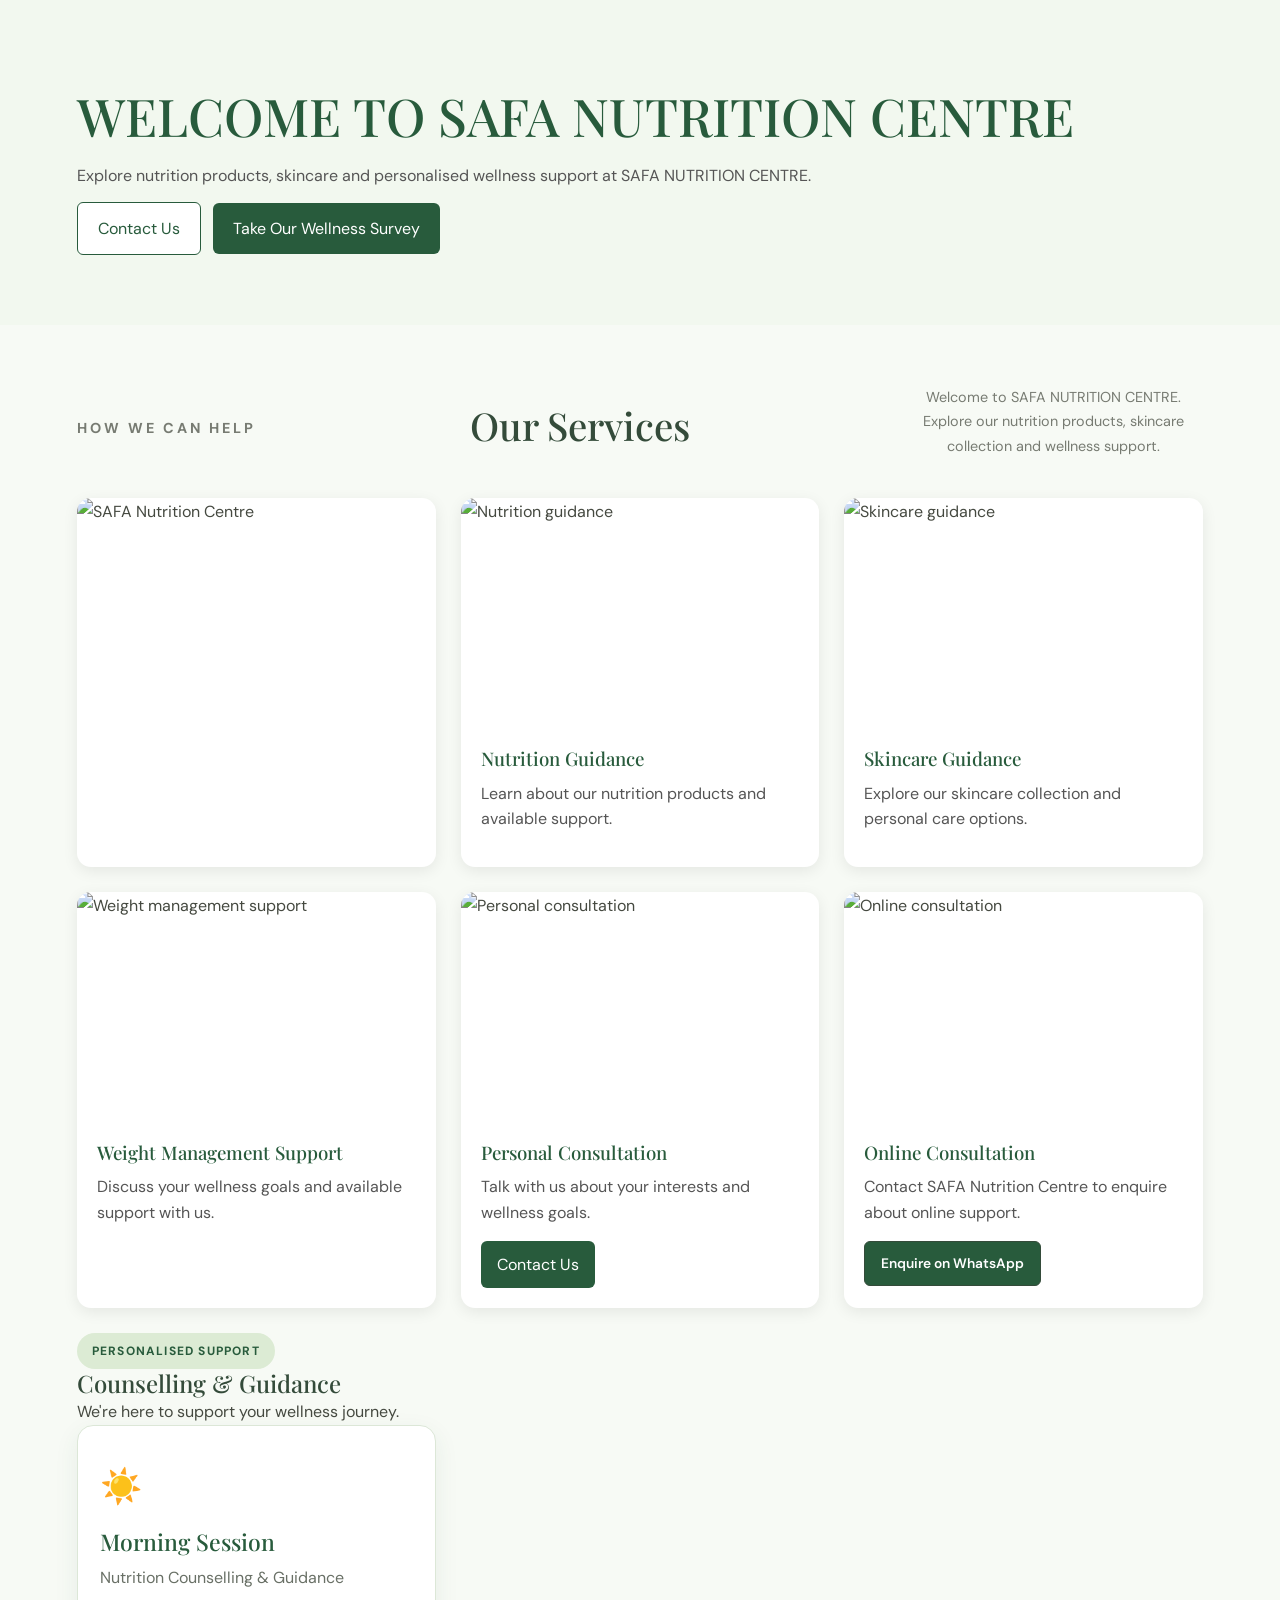
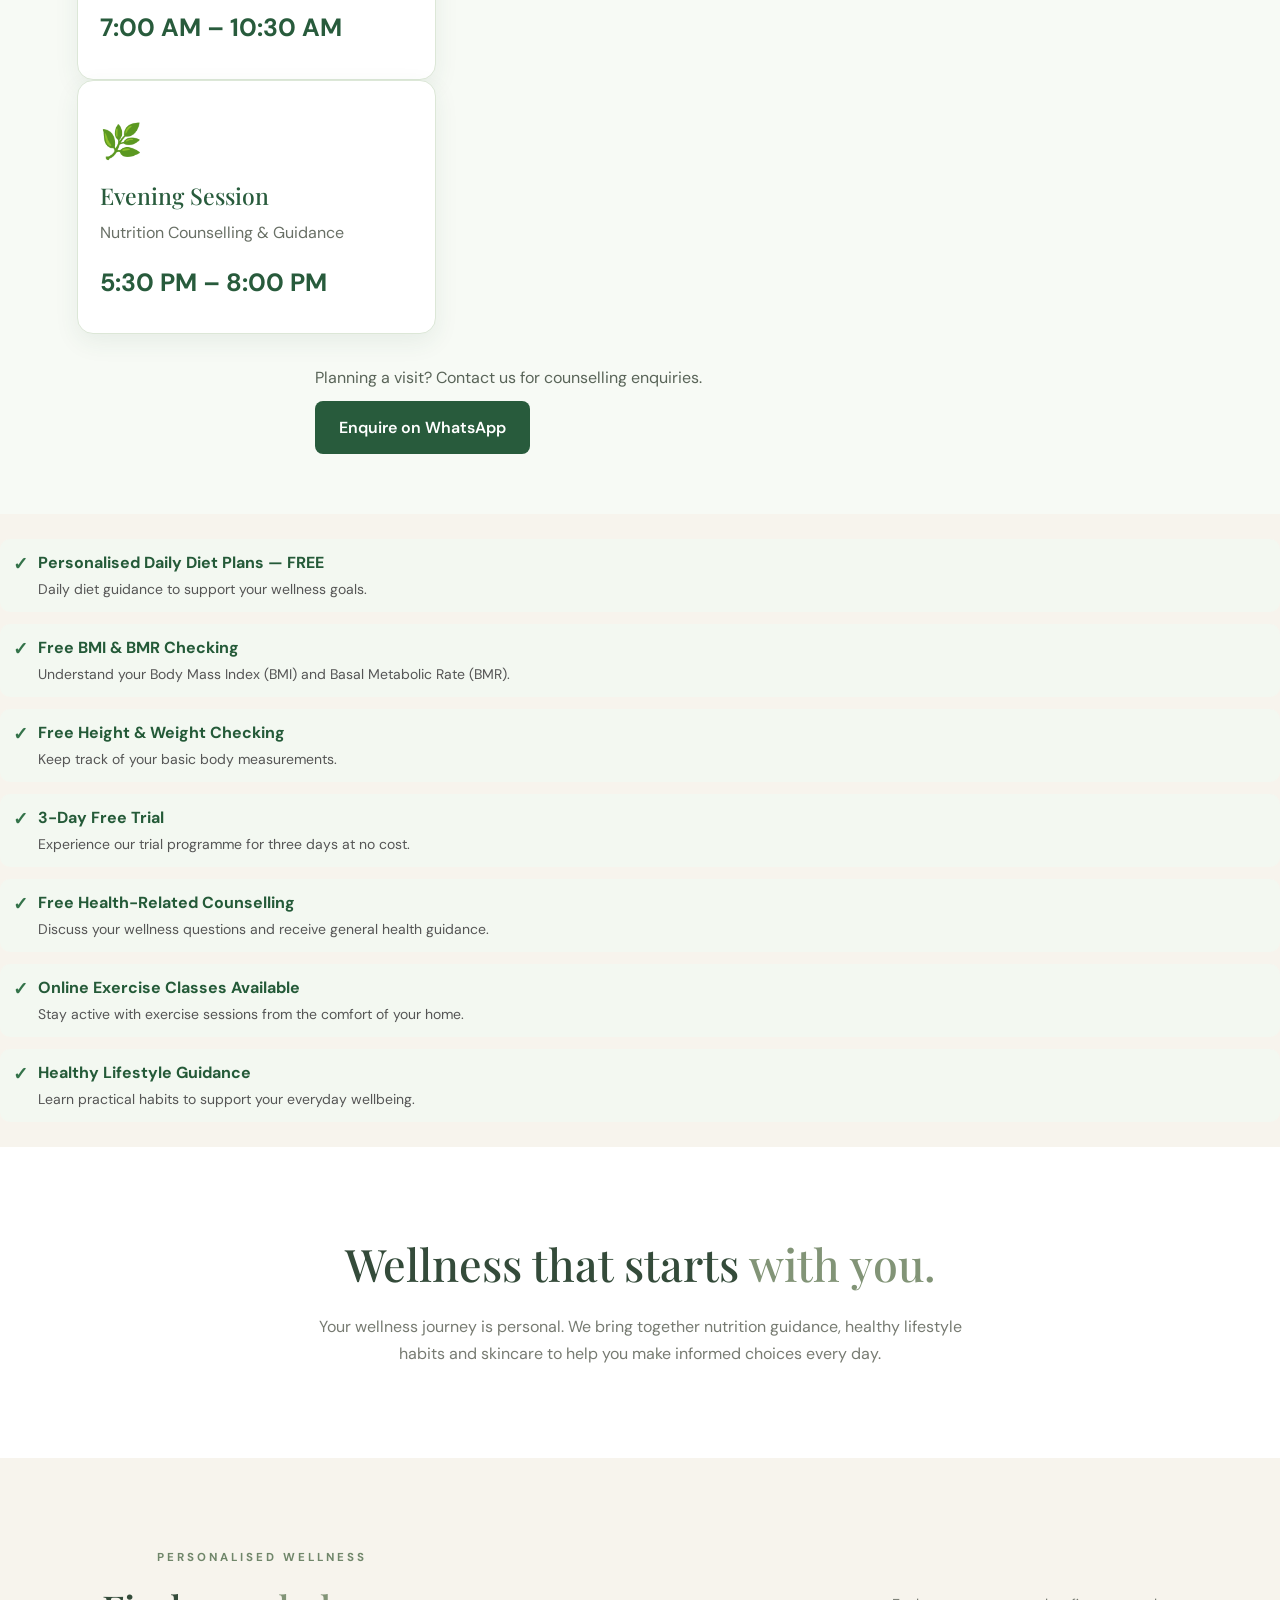
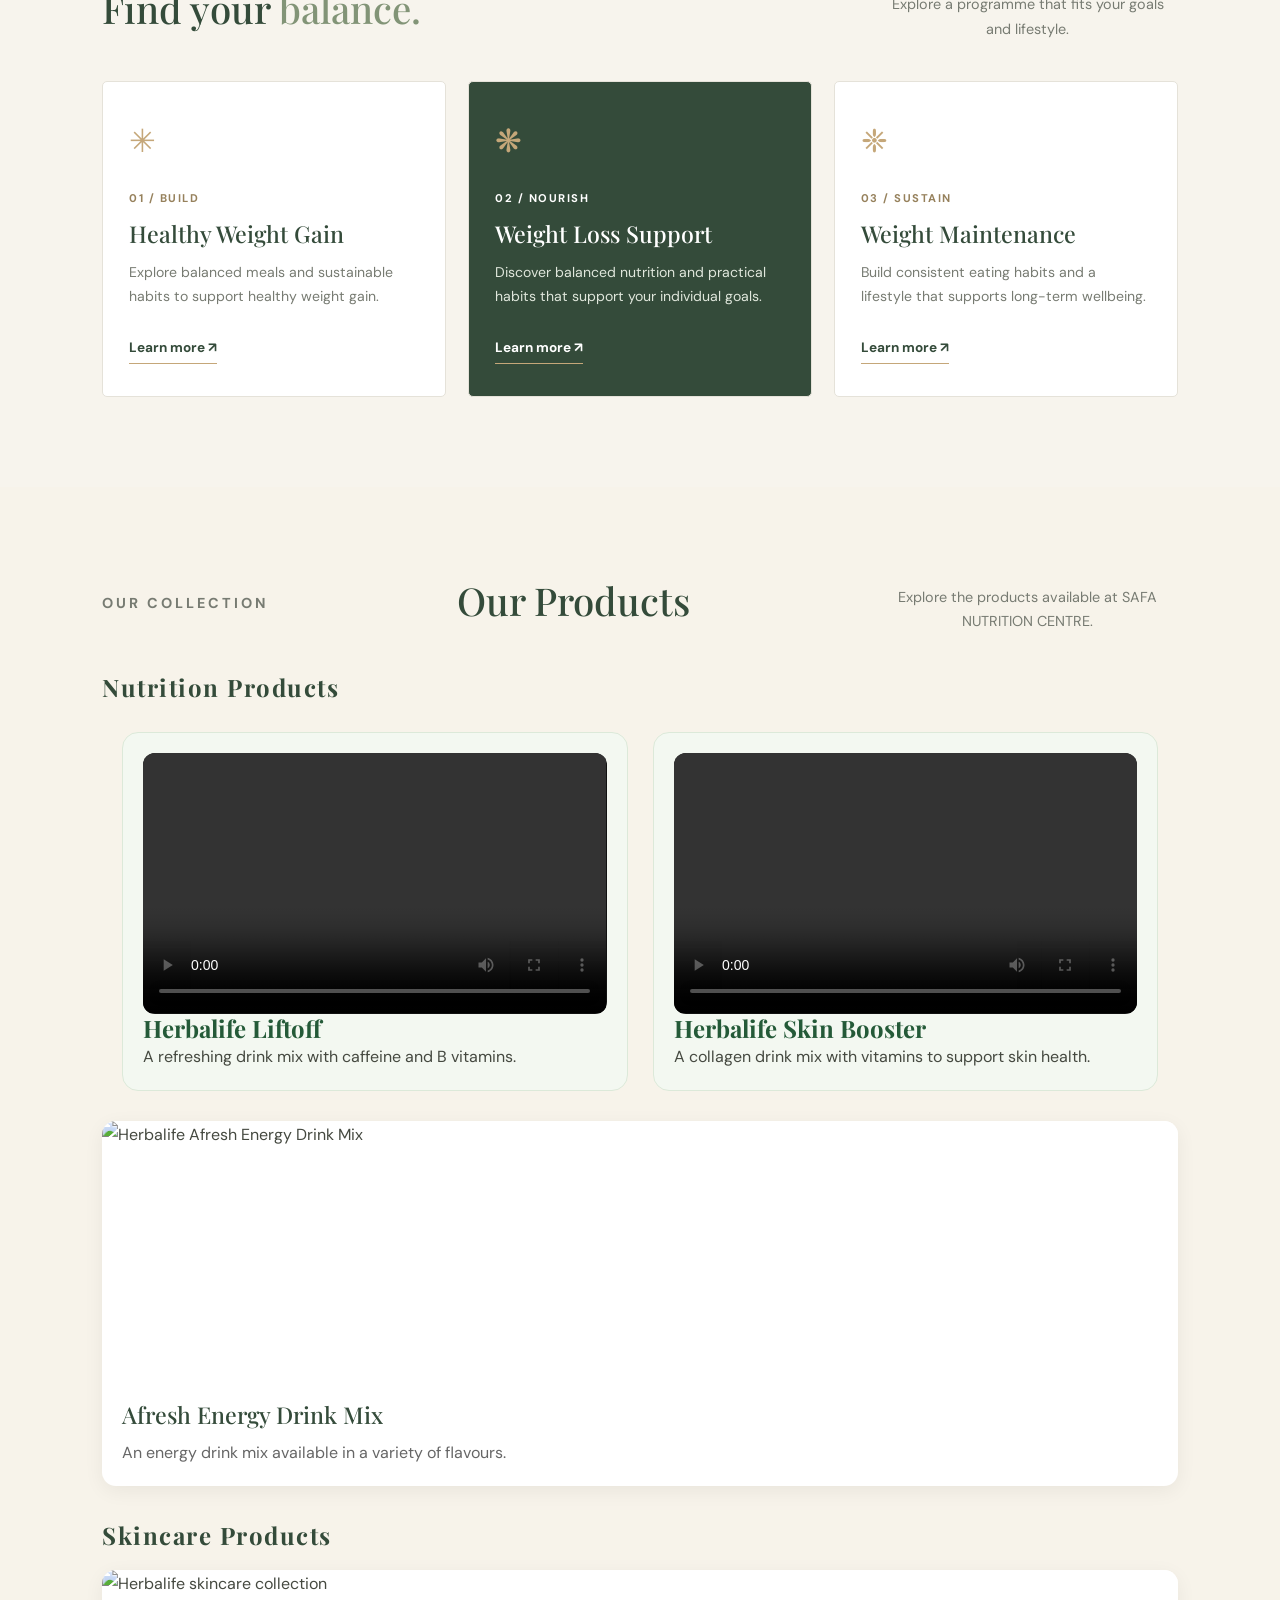
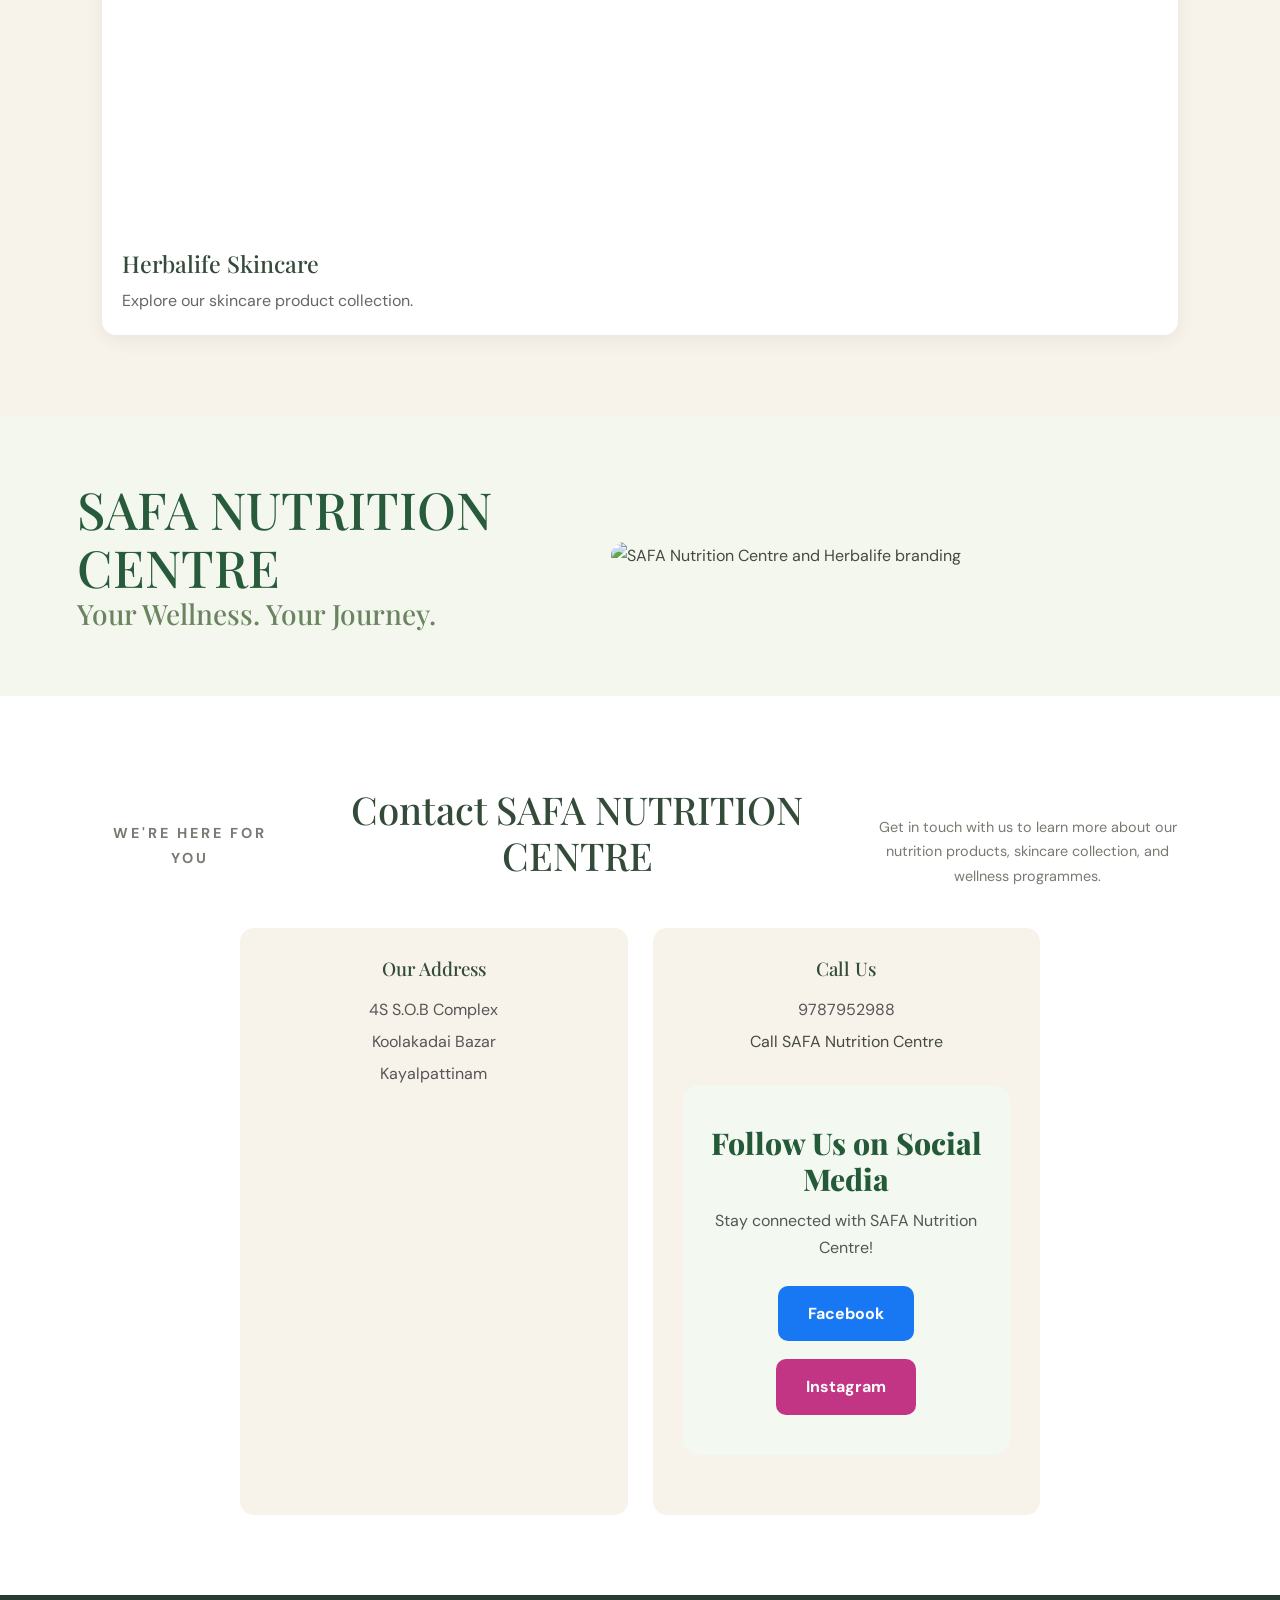
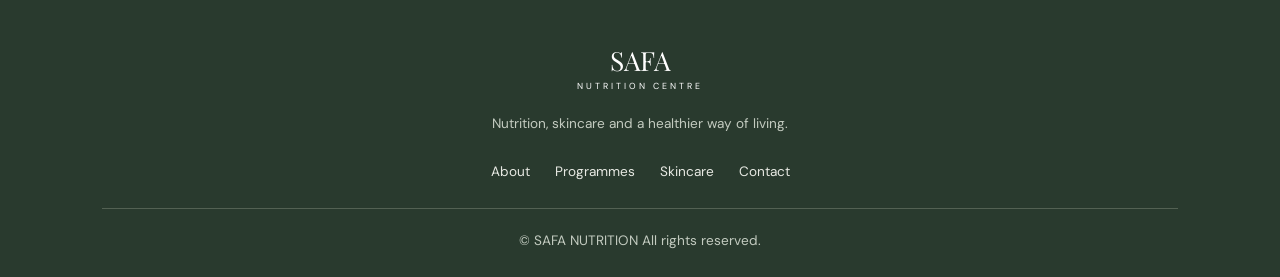
==== index.html @ 8131f7dc "Add files via upload" ====
<!DOCTYPE html>
<html lang="en">
<head>
    <meta charset="UTF-8">
    <meta name="viewport" content="width=device-width, initial-scale=1.0">

    <title>SAFA Nutrition Centre | Wellness & Skincare</title>
    <meta name="description" content="Discover personalised nutrition, healthy lifestyle programmes and skincare products at Nourish & Glow.">

    <!-- Connect our CSS file -->
    <link rel="stylesheet" href="style.css">

    <!-- Premium heading font -->
    <link rel="preconnect" href="https://fonts.googleapis.com">
    <link rel="preconnect" href="https://fonts.gstatic.com" crossorigin>
    <link href="https://fonts.googleapis.com/css2?family=DM+Sans:wght@400;500;600;700&family=Playfair+Display:wght@400;500;600&display=swap" rel="stylesheet">
</head>

<body>
    
<!-- HOME SECTION -->
<section id="home" class="home-section">
    <div class="home-content">


        <h1>WELCOME TO SAFA NUTRITION CENTRE</h1>

        <p>
            Explore nutrition products, skincare and personalised
            wellness support at SAFA NUTRITION CENTRE.
        </p>

        
<a href="#contact" class="home-button secondary-button">
    Contact Us
</a>

<a href=https://surveyheart.com/form/6adb4e347c9d7f5654cf3a69
   class="home-button"
   target="_blank"
   rel="noopener noreferrer">
    Take Our Wellness Survey
</a>
</div>

</section>

<!-- OUR SERVICES ON HOME PAGE -->
<section id="services" class="services-section">
    <div class="section-heading">
        <p class="eyebrow">HOW WE CAN HELP</p>
        <h2>Our Services</h2>
        <p>
            Welcome to SAFA NUTRITION CENTRE.
            Explore our nutrition products, skincare collection
            and wellness support.
        </p>
    </div>

    <div class="services-grid">

        <article class="service-card">
            <img src="images/safa-banner.png" 
                 alt="SAFA Nutrition Centre">
            
                </article>

        <article class="service-card">
            <img src="images/nutrition-guidance.jpg"
                 alt="Nutrition guidance">
            <div class="service-info">
                <h3>Nutrition Guidance</h3>
                <p>Learn about our nutrition products and available support.</p>
            </div>
        </article>

        <article class="service-card">
            <img src="images/skincare-guidance.jpg"
                 alt="Skincare guidance">
            <div class="service-info">
                <h3>Skincare Guidance</h3>
                <p>Explore our skincare collection and personal care options.</p>
            </div>
        </article>

        <article class="service-card">
            <img src="images/weight-management.jpg"
                 alt="Weight management support">
            <div class="service-info">
                <h3>Weight Management Support</h3>
                <p>Discuss your wellness goals and available support with us.</p>
            </div>
        </article>

        <article class="service-card">
            <img src="images/personal-consultation.jpg"
                 alt="Personal consultation">
            <div class="service-info">
                <h3>Personal Consultation</h3>
                <p>Talk with us about your interests and wellness goals.</p>
                <a href="https://wa.me/919787952988"
                   target="_blank" rel="noopener noreferrer">
                    Contact Us
                </a>
            </div>
        </article>

        <article class="service-card">
            <img src="images/online-consultation.png"
                 alt="Online consultation">
            <div class="service-info">
                <h3>Online Consultation</h3>
                <p>Contact SAFA Nutrition Centre to enquire about online support.</p>
                
<a
  href="https://wa.me/919787952988?text=Hello%20SAFA%20Nutrition%20Centre!%20I%20would%20like%20to%20enquire%20about%20your%20online%20nutrition%20consultation.%20Please%20share%20the%20details%2C%20available%20timings%2C%20and%20charges.%20Thank%20you!"
  class="btn btn-primary"
  target="_blank"
  rel="noopener noreferrer"
>
  Enquire on WhatsApp
</a>


            </div>
        </article>

    

<!-- COUNSELLING TIMINGS -->
<div class="counselling-left">

    <span class="counselling-tag">PERSONALISED SUPPORT</span>
    <h2>Counselling &amp; Guidance</h2>
    <p>We're here to support your wellness journey.</p>

    <div class="counselling-timing-list">

        <!-- Morning Session -->
        <div class="counselling-card">
            <div class="counselling-icon">☀️</div>
            <h3>Morning Session</h3>
            <p>Nutrition Counselling &amp; Guidance</p>
            <div class="counselling-time">
                7:00 AM – 10:30 AM
            </div>
        </div>

        <!-- Evening Session -->
        <div class="counselling-card">
            <div class="counselling-icon">🌿</div>
            <h3>Evening Session</h3>
            <p>Nutrition Counselling &amp; Guidance</p>
            <div class="counselling-time">
                5:30 PM – 8:00 PM
            </div>
        </div>

    </div>
</div>

    </div>

    <div class="counselling-footer">
        <p>Planning a visit? Contact us for counselling enquiries.</p>

        <a href="https://wa.me/919787952988?text=Hello%20SAFA%20Nutrition%20Centre%2C%20I%20would%20like%20to%20enquire%20about%20counselling."
           target="_blank"
           rel="noopener noreferrer">
            Enquire on WhatsApp
        </a>
    </div>

</section>


<ul class="wellness-benefits">

  <li>
    <strong>Personalised Daily Diet Plans — FREE</strong>
    <span>Daily diet guidance to support your wellness goals.</span>
  </li>

  <li>
    <strong>Free BMI &amp; BMR Checking</strong>
    <span>Understand your Body Mass Index (BMI) and Basal Metabolic Rate (BMR).</span>
  </li>

  <li>
    <strong>Free Height &amp; Weight Checking</strong>
    <span>Keep track of your basic body measurements.</span>
  </li>

  <li>
    <strong>3-Day Free Trial</strong>
    <span>Experience our trial programme for three days at no cost.</span>
  </li>

  <li>
    <strong>Free Health-Related Counselling</strong>
    <span>Discuss your wellness questions and receive general health guidance.</span>
  </li>

  <li>
    <strong>Online Exercise Classes Available</strong>
    <span>Stay active with exercise sessions from the comfort of your home.</span>
  </li>

  <li>
    <strong>Healthy Lifestyle Guidance</strong>
    <span>Learn practical habits to support your everyday wellbeing.</span>
  </li>

</ul>

    </div>
</section>

        <!-- INTRODUCTION -->
        <section class="intro section-padding" id="about">
            <h2>Wellness that starts <span>with you.</span></h2>

            <p class="section-description">
                Your wellness journey is personal. We bring together
                nutrition guidance, healthy lifestyle habits and
                skincare to help you make informed choices every day.
            </p>
        </section>


        <!-- NUTRITION PROGRAMMES -->
        <section class="programmes section-padding" id="programmes">

            <div class="section-heading">
                <div>
                    <p class="eyebrow">PERSONALISED WELLNESS</p>
                    <h2>Find your <span>balance.</span></h2>
                </div>

                <p>Explore a programme that fits your goals and lifestyle.</p>
            </div>

            <div class="programme-grid">

                <article class="programme-card">
                    <div class="programme-icon">✳</div>
                    <p class="card-number">01 / BUILD</p>
                    <h3>Healthy Weight Gain</h3>
                    <p>
                        Explore balanced meals and sustainable habits
                        to support healthy weight gain.
                    </p>
                    <a href="#contact" class="text-link">
                        Learn more ↗
                    </a>
                </article>

                <article class="programme-card featured-card">
                    <div class="programme-icon">❋</div>
                    <p class="card-number">02 / NOURISH</p>
                    <h3>Weight Loss Support</h3>
                    <p>
                        Discover balanced nutrition and practical
                        habits that support your individual goals.
                    </p>
                    <a href="#contact" class="text-link">
                        Learn more ↗
                    </a>
                </article>

                <article class="programme-card">
                    <div class="programme-icon">❈</div>
                    <p class="card-number">03 / SUSTAIN</p>
                    <h3>Weight Maintenance</h3>
                    <p>
                        Build consistent eating habits and a lifestyle
                        that supports long-term wellbeing.
                    </p>
                    <a href="#contact" class="text-link">
                        Learn more ↗
                    </a>
                </article>

            </div>
        </section>


        <!-- SKINCARE PRODUCTS -->
        
<section id="products" class="products-section">
    <div class="section-heading">
        <p class="eyebrow">OUR COLLECTION</p>
        <h2>Our Products</h2>
        <p>Explore the products available at SAFA NUTRITION CENTRE.</p>
    </div>

    <h3 class="product-category">Nutrition Products</h3>

    
        </article>

        
<div class="videos-grid">

  <div class="video-card">
    <video controls playsinline preload="metadata">
      <source src="videos/liftoff.mp4" type="video/mp4">
    </video>
    <h3>Herbalife Liftoff</h3>
    <p>A refreshing drink mix with caffeine and B vitamins.</p>
  </div>

  <div class="video-card">
    <video controls playsinline preload="metadata">
      <source src="videos/skin-booster.mp4" type="video/mp4">
    </video>
    <h3>Herbalife Skin Booster</h3>
    <p>A collagen drink mix with vitamins to support skin health.</p>
  </div>

</div>

        <article class="product-card">
            <img src="images/afresh.jpg"
                 alt="Herbalife Afresh Energy Drink Mix">
            <div class="product-info">
                <h3>Afresh Energy Drink Mix</h3>
                <p>An energy drink mix available in a variety of flavours.</p>
            </div>
        </article>
    </div>

    <h3 class="product-category">Skincare Products</h3>

    <div class="product-grid">
        <article class="product-card">
            <img src="images/skincare.jpg"
                 alt="Herbalife skincare collection">
            <div class="product-info">
                <h3>Herbalife Skincare</h3>
                <p>Explore our skincare product collection.</p>
            </div>
        </article>
    </div>
</section>



        
<section id="home" class="safa-home">
    <div class="safa-home-content">


        <h1>SAFA NUTRITION CENTRE</h1>

        <h2>Your Wellness. Your Journey.</h2>

    </div>

    <div class="safa-home-image">
        <img src="images/safa-banner.png"
             alt="SAFA Nutrition Centre and Herbalife branding">
    </div>
</section>


        <!-- BOOKING / CONTACT -->
        
<section id="contact" class="contact-section">
    <div class="section-heading">
        <p class="eyebrow">WE'RE HERE FOR YOU</p>
        <h2>Contact SAFA NUTRITION CENTRE</h2>
        <p>Get in touch with us to learn more about our nutrition
           products, skincare collection, and wellness programmes.</p>
    </div>

    <div class="contact-details">
        <div class="contact-item">
            <h3>Our Address</h3>
            <p>4S S.O.B Complex</p>
            <p>Koolakadai Bazar</p>
            <p>Kayalpattinam</p>
        </div>

        <div class="contact-item">
            <h3>Call Us</h3>
            <p>9787952988</p>
            <a href="tel:+919787952988" class="contact-button">
                Call SAFA Nutrition Centre
            </a>
            
<!-- SAFA Social Media Section -->
<section class="social-media">
    <h2>Follow Us on Social Media</h2>
    <p>Stay connected with SAFA Nutrition Centre!</p>

    <div class="social-links">

        <!-- FACEBOOK LINK: Paste your Facebook URL inside href -->
        <a href="https://www.facebook.com/share/1F5gPwuv2X/?mibextid=wwXIfr"
           target="_blank"
           rel="noopener noreferrer"
           class="social-btn facebook-btn">
            Facebook
        </a>

        <!-- INSTAGRAM LINK: Paste your Instagram URL inside href -->
        <a href="https://www.instagram.com/coachfathima?dlrf=MTkxbnUyNzU0aDZ1bA=="
           target="_blank"
           rel="noopener noreferrer"
           class="social-btn instagram-btn">
            Instagram
        </a>

    </div>
</section>

        </div>
    </div>
</section>


    </main>


    <!-- FOOTER -->
    <footer class="footer">
        <a href="#home" class="logo footer-logo">
            SAFA 
            <small>NUTRITION CENTRE</small>
        </a>

        <p>Nutrition, skincare and a healthier way of living.</p>

        <div class="footer-links">
            <a href="#about">About</a>
            <a href="#programmes">Programmes</a>
            <a href="#shop">Skincare</a>
            <a href="#contact">Contact</a>
        </div>

        <p class="copyright">
            &copy; <span id="currentYear"></span> SAFA NUTRITION
            All rights reserved.
        </p>
    </footer>


    <!-- Connect our JavaScript file -->
    <script src="script.js"></script>

</body>
</html>
---- style.css ----
/* =====================================
   1. GLOBAL SETTINGS
===================================== */

:root {
    --cream: #f7f4ed;
    --white: #ffffff;
    --green: #344b3a;
    --green-light: #e5ebe1;
    --gold: #c5a779;
    --text: #454940;
    --muted: #777b72;
    --border: #e5e2d9;
}

* {
    margin: 0;
    padding: 0;
    box-sizing: border-box;
}

html {
    scroll-behavior: smooth;
    scroll-padding-top: 100px;
}

body {
    font-family: "DM Sans", sans-serif;
    background: var(--cream);
    color: var(--text);
    line-height: 1.7;
}

img {
    display: block;
    width: 100%;
    object-fit: cover;
}

a {
    color: inherit;
    text-decoration: none;
}

button,
a {
    -webkit-tap-highlight-color: transparent;
}

button {
    font: inherit;
}

h1,
h2,
h3 {
    font-family: "Playfair Display", serif;
    font-weight: 500;
    line-height: 1.2;
    color: var(--green);
}

h1 span,
h2 span {
    color: #829477;
}

.section-padding {
    padding: 90px 8%;
}

.eyebrow {
    color: #8b7958;
    font-size: 0.72rem;
    font-weight: 700;
    letter-spacing: 2px;
    margin-bottom: 18px;
}


/* =====================================
   2. NAVIGATION
===================================== */

.navbar {
    display: flex;
    align-items: center;
    justify-content: space-between;
    gap: 30px;
    padding: 20px 8%;
    background: var(--cream);
    position: sticky;
    top: 0;
    z-index: 100;
    border-bottom: 1px solid var(--border);
}

.logo {
    font-family: "Playfair Display", serif;
    font-size: 1.65rem;
    line-height: 1.2;
    color: var(--green);
    white-space: nowrap;
}

.logo span {
    color: var(--gold);
}

.logo small {
    display: block;
    font-family: "DM Sans", sans-serif;
    font-size: 0.55rem;
    letter-spacing: 3px;
    text-align: center;
    margin-top: 5px;
}

.nav-links {
    display: flex;
    align-items: center;
    gap: 27px;
}

.nav-links > a {
    font-size: 0.85rem;
    transition: color 0.25s ease;
}

.nav-links > a:hover {
    color: #8b7958;
}

.nav-links .nav-button {
    background: var(--green);
    color: var(--white);
    padding: 12px 19px;
    border-radius: 4px;
}

.nav-links .nav-button:hover {
    background: #526b55;
    color: var(--white);
}

.menu-toggle {
    display: none;
    background: transparent;
    color: var(--green);
    border: 0;
    cursor: pointer;
    font-size: 1.7rem;
}


/* =====================================
   3. HERO SECTION
===================================== */

.hero {
    display: grid;
    grid-template-columns: 1fr 1fr;
    align-items: center;
    gap: 55px;
    padding: 65px 8% 85px;
}

.hero-content {
    max-width: 580px;
}

.hero h1 {
    font-size: clamp(2.6rem, 4.5vw, 4.5rem);
    margin-bottom: 25px;
    letter-spacing: -1.5px;
}

.hero-description {
    max-width: 460px;
    color: var(--muted);
    font-size: 1rem;
    margin-bottom: 30px;
}

.hero-buttons {
    display: flex;
    flex-wrap: wrap;
    gap: 13px;
}

.btn {
    display: inline-flex;
    align-items: center;
    justify-content: center;
    padding: 14px 22px;
    font-size: 0.86rem;
    font-weight: 600;
    border: 1px solid var(--green);
    border-radius: 4px;
    transition: background 0.25s, color 0.25s;
    cursor: pointer;
}

.btn-primary {
    background: var(--green);
    color: var(--white);
}

.btn-primary:hover {
    background: #526b55;
}

.btn-outline {
    color: var(--green);
    background: transparent;
}

.btn-outline:hover {
    background: var(--green-light);
}

.hero-note {
    margin-top: 25px;
    color: var(--muted);
    font-size: 0.8rem;
}

.hero-image img {
    height: 490px;
    border-radius: 48% 48% 5px 5px;
}


/* =====================================
   4. INTRODUCTION
===================================== */

.intro {
    text-align: center;
    background: var(--white);
}

.intro h2,
.contact h2 {
    font-size: clamp(2rem, 3.5vw, 3.2rem);
    margin-bottom: 22px;
}

.section-description {
    max-width: 650px;
    margin: 0 auto;
    color: var(--muted);
}


/* =====================================
   5. PROGRAMMES
===================================== */

.programmes {
    background: var(--cream);
}

.section-heading {
    display: flex;
    justify-content: space-between;
    align-items: end;
    gap: 30px;
    margin-bottom: 40px;
}

.section-heading h2 {
    font-size: clamp(2rem, 3.5vw, 3rem);
}

.section-heading > p {
    color: var(--muted);
    max-width: 300px;
    font-size: 0.9rem;
}

.programme-grid {
    display: grid;
    grid-template-columns: repeat(3, 1fr);
    gap: 22px;
}

.programme-card {
    background: var(--white);
    padding: 32px 26px;
    border: 1px solid var(--border);
    border-radius: 5px;
    transition: transform 0.25s, box-shadow 0.25s;
}

.programme-card:hover {
    transform: translateY(-5px);
    box-shadow: 0 14px 35px rgba(52, 75, 58, 0.08);
}

.featured-card {
    background: var(--green);
}

.featured-card h3,
.featured-card p,
.featured-card .text-link {
    color: var(--white);
}

.programme-icon {
    color: var(--gold);
    font-size: 2rem;
    margin-bottom: 20px;
}

.card-number,
.product-category {
    color: #96815c;
    font-size: 0.7rem;
    font-weight: 700;
    letter-spacing: 1.5px;
    margin-bottom: 12px;
}

.programme-card h3,
.product-card h3 {
    font-size: 1.45rem;
    margin-bottom: 14px;
}

.programme-card > p:not(.card-number) {
    color: var(--muted);
    font-size: 0.88rem;
    margin-bottom: 24px;
}

.featured-card > p:not(.card-number) {
    color: #e0e7dc;
}

.text-link {
    display: inline-block;
    font-size: 0.85rem;
    font-weight: 700;
    color: var(--green);
    border-bottom: 1px solid var(--gold);
    padding-bottom: 4px;
}


/* =====================================
   6. SKINCARE SHOP
===================================== */

.shop {
    background: var(--white);
}

.product-grid {
    display: grid;
    grid-template-columns: repeat(3, 1fr);
    gap: 25px;
}

.product-card {
    min-width: 0;
}

.product-card > img {
    height: 300px;
    border-radius: 5px;
    background: var(--cream);
    transition: transform 0.35s;
}

.product-card:hover > img {
    transform: scale(1.015);
}

.product-info {
    padding: 22px 2px;
}

.product-card h3 {
    margin-bottom: 10px;
}

.product-description {
    color: var(--muted);
    font-size: 0.85rem;
    margin-bottom: 18px;
}

.shop-note {
    color: var(--muted);
    font-size: 0.75rem;
    margin-top: 20px;
}


/* =====================================
   7. HEALTHY LIFESTYLE
===================================== */

.lifestyle {
    display: grid;
    grid-template-columns: 1fr 1fr;
    gap: 60px;
    align-items: center;
    background: var(--green-light);
}

.lifestyle h2 {
    font-size: clamp(2.2rem, 4vw, 3.5rem);
    margin-bottom: 22px;
}

.lifestyle-content > p:not(.eyebrow) {
    color: var(--text);
    margin-bottom: 28px;
    max-width: 480px;
}

.lifestyle-image img {
    height: 420px;
    border-radius: 5px;
}


/* =====================================
   8. CONTACT SECTION
===================================== */

.contact {
    text-align: center;
    background: var(--cream);
}

.contact > p:not(.eyebrow) {
    max-width: 520px;
    margin: 0 auto 28px;
    color: var(--muted);
}

.contact small {
    display: block;
    margin-top: 18px;
    font-size: 0.75rem;
    color: var(--muted);
}


/* =====================================
   9. FOOTER
===================================== */

.footer {
    padding: 50px 8% 25px;
    background: #293a2e;
    color: #e7e9e3;
    text-align: center;
}

.footer-logo {
    display: inline-block;
    color: var(--white);
    margin-bottom: 20px;
}

.footer p {
    font-size: 0.85rem;
    color: #c3cbc0;
}

.footer-links {
    display: flex;
    justify-content: center;
    flex-wrap: wrap;
    gap: 25px;
    margin: 25px 0;
    font-size: 0.85rem;
}

.footer-links a:hover {
    color: var(--gold);
}

.copyright {
    padding-top: 20px;
    border-top: 1px solid #536153;
}


/* =====================================
   10. TABLET AND MOBILE
===================================== */

@media (max-width: 1000px) {
    .navbar {
        padding: 18px 5%;
    }

    .nav-links {
        gap: 15px;
    }

    .nav-links > a {
        font-size: 0.78rem;
    }

    .hero {
        padding-left: 5%;
        padding-right: 5%;
        gap: 30px;
    }

    .section-padding {
        padding: 70px 5%;
    }

    .product-card > img {
        height: 240px;
    }
}

@media (max-width: 760px) {
    .navbar {
        flex-wrap: wrap;
    }

    .menu-toggle {
        display: block;
    }

    .nav-links {
        display: none;
        flex-direction: column;
        align-items: stretch;
        width: 100%;
        gap: 0;
        padding-bottom: 10px;
    }

    .nav-links.active {
        display: flex;
    }

    .nav-links > a {
        padding: 12px 0;
        font-size: 0.9rem;
    }

    .nav-links .nav-button {
        text-align: center;
        margin-top: 8px;
    }

    .hero {
        grid-template-columns: 1fr;
        padding-top: 45px;
        gap: 35px;
    }

    .hero h1 {
        font-size: clamp(2.5rem, 9vw, 3.7rem);
    }

    .hero-image img {
        height: 350px;
        border-radius: 45% 45% 5px 5px;
    }

    .section-padding {
        padding: 60px 6%;
    }

    .section-heading {
        align-items: start;
        flex-direction: column;
        gap: 15px;
    }

    .programme-grid,
    .product-grid {
        grid-template-columns: 1fr;
    }

    .programme-card {
        padding: 28px;
    }

    .product-card > img {
        height: 320px;
    }

    .lifestyle {
        grid-template-columns: 1fr;
        gap: 30px;
    }

    .lifestyle-image img {
        height: 320px;
    }
}

@media (max-width: 420px) {
    .logo {
        font-size: 1.4rem;
    }

    .hero-buttons {
        flex-direction: column;
        align-items: stretch;
    }

    .hero-image img {
        height: 280px;
    }

    .product-card > img {
        height: 260px;
    }

    .footer-links {
        gap: 15px;
    }
}

/* SAFA Nutrition Centre product showcase */

.products-section {
    padding: 80px 8%;
    background: #f7f3ea;
}

.section-heading {
    text-align: center;
    margin-bottom: 40px;
}

.section-heading h2 {
    font-size: 2.4rem;
    margin: 10px 0;
    color: #344b3a;
}

.eyebrow {
    color: #70866a;
    letter-spacing: 3px;
    font-weight: bold;
}

.product-category {
    color: #344b3a;
    font-size: 1.5rem;
    margin: 35px 0 20px;
}

.product-grid {
    display: grid;
    grid-template-columns:
        repeat(auto-fit, minmax(220px, 1fr));
    gap: 25px;
}

.product-card {
    background: white;
    border-radius: 14px;
    overflow: hidden;
    box-shadow: 0 5px 20px rgba(0, 0, 0, 0.06);
}

.product-card img {
    display: block;
    width: 100%;
    height: 260px;
    object-fit: contain;
    background: white;
}

.product-info {
    padding: 20px;
}

.product-info h3 {
    color: #344b3a;
    margin: 0 0 10px;
}

.product-info p {
    color: #666;
    line-height: 1.7;
}

.contact-section {
    padding: 80px 8%;
    background: #ffffff;
}

.contact-details {
    display: grid;
    grid-template-columns: repeat(auto-fit, minmax(240px, 1fr));
    gap: 25px;
    max-width: 800px;
    margin: 0 auto;
}

.contact-item {
    padding: 30px;
    background: #f7f3ea;
    border-radius: 14px;
    text-align: center;
}

.contact-item h3 {
    color: #344b3a;
    margin-bottom: 15px;
}

.contact-item p {
    color: #555;
    line-height: 1.7;
    margin: 5px 0;
}


.booking-button {
    display: inline-block;
    background: #344b3a;
    color: white;
    padding: 12px 20px;
    border-radius: 8px;
    text-decoration: none;
    font-weight: 600;
}

.booking-button:hover {
    background: #526b50;
}


.home-section {
    display: flex;
    align-items: center;
    justify-content: space-between;
    gap: 40px;
    padding: 70px 6%;
    background: #f2f8ef;
}

.home-content {
    flex: 1;
}

.home-content h1 {
    color: #285b3c;
    font-size: clamp(32px, 5vw, 52px);
    margin: 15px 0;
}

.home-content p {
    line-height: 1.7;
    color: #555;
}

.home-image {
    flex: 1;
}

.home-image img {
    width: 100%;
    max-height: 420px;
    object-fit: cover;
    border-radius: 16px;
}

.home-button {
    display: inline-block;
    margin: 12px 8px 0 0;
    padding: 12px 20px;
    border-radius: 6px;
    background: #285b3c;
    color: white;
    text-decoration: none;
}

.secondary-button {
    background: white;
    color: #285b3c;
    border: 1px solid #285b3c;
}

@media (max-width: 700px) {
    .home-section {
        flex-direction: column;
        align-items: stretch;
    }
}

.services-section {
    padding: 60px 6%;
    background: #f7faf5;
}

.services-grid {
    display: grid;
    grid-template-columns: repeat(3, minmax(0, 1fr));
    gap: 25px;
    max-width: 1200px;
    margin: 0 auto;
}

.service-card {
    background: #ffffff;
    border-radius: 14px;
    overflow: hidden;
    box-shadow: 0 4px 15px rgba(0, 0, 0, 0.08);
    transition: transform 0.25s ease;
}

.service-card:hover {
    transform: translateY(-5px);
}

.service-card img {
    width: 100%;
    height: 230px;
    display: block;
    object-fit: cover;
}

.service-info {
    padding: 20px;
}

.service-info h3 {
    color: #285b3c;
    margin: 0 0 10px;
}

.service-info p {
    color: #555555;
    line-height: 1.6;
    margin-bottom: 15px;
}

.service-info a {
    display: inline-block;
    padding: 10px 16px;
    background: #285b3c;
    color: white;
    text-decoration: none;
    border-radius: 6px;
}

.service-info a:hover {
    background: #1d452d;
}

@media (max-width: 800px) {
    .services-grid {
        grid-template-columns: repeat(2, minmax(0, 1fr));
    }
}

@media (max-width: 520px) {
    .services-grid {
        grid-template-columns: 1fr;
    }
}

.safa-home {
    display: flex;
    align-items: center;
    gap: 40px;
    padding: 65px 6%;
    background: #f3f7ed;
}

.safa-home-content {
    flex: 1;
}

.safa-home-content h1 {
    color: #285b3c;
    font-size: clamp(32px, 4vw, 52px);
    line-height: 1.15;
}

.safa-home-content h2 {
    color: #69845f;
    font-size: 28px;
}

.safa-home-content p {
    line-height: 1.8;
    color: #444;
}

.safa-home-image {
    flex: 1.2;
    min-width: 0;
}

.safa-home-image img {
    width: 100%;
    display: block;
    height: auto;
    border-radius: 14px;
}

@media (max-width: 750px) {
    .safa-home {
        flex-direction: column;
        align-items: stretch;
    }
}


/* SEPARATE COUNSELLING & GUIDANCE SECTION */
.counselling-section {
    box-sizing: border-box;
    width: 100%;
    padding: 70px 24px;
    background: #edf4e8;
    border-top: 1px solid #dce8d5;
    border-bottom: 1px solid #dce8d5;
    text-align: center;
}

.counselling-header {
    max-width: 720px;
    margin: 0 auto 38px;
}

.counselling-tag {
    display: inline-block;
    padding: 8px 15px;
    background: #dcebd4;
    color: #285b3c;
    border-radius: 30px;
    font-size: 12px;
    font-weight: 700;
    letter-spacing: 1.2px;
}

.counselling-header h2 {
    color: #285b3c;
    font-size: clamp(28px, 4vw, 38px);
    margin: 18px 0 12px;
}

.counselling-header p {
    color: #596458;
    font-size: 16px;
    line-height: 1.8;
}

.counselling-hours {
    display: grid;
    grid-template-columns: repeat(2, minmax(0, 1fr));
    gap: 26px;
    max-width: 850px;
    margin: 0 auto;
}

.counselling-card {
    box-sizing: border-box;
    padding: 32px 22px;
    background: #ffffff;
    border: 1px solid #dce7d7;
    border-radius: 16px;
    box-shadow: 0 8px 24px rgba(40, 91, 60, 0.08);
    transition: transform 0.25s ease;
}

.counselling-card:hover {
    transform: translateY(-4px);
}

.counselling-icon {
    font-size: 34px;
    margin-bottom: 12px;
}

.counselling-card h3 {
    color: #285b3c;
    font-size: 23px;
    margin: 10px 0;
}

.counselling-card p {
    color: #697066;
    line-height: 1.6;
}

.counselling-time {
    margin-top: 18px;
    color: #285b3c;
    font-size: clamp(20px, 2.5vw, 25px);
    font-weight: 700;
    line-height: 1.5;
}

.counselling-footer {
    margin: 30px auto 0;
    max-width: 650px;
}

.counselling-footer p {
    color: #596458;
    line-height: 1.7;
}

.counselling-footer a {
    display: inline-block;
    margin-top: 10px;
    padding: 13px 24px;
    background: #285b3c;
    color: #ffffff;
    text-decoration: none;
    font-weight: 600;
    border-radius: 8px;
}

.counselling-footer a:hover {
    background: #1d452d;
}

@media (max-width: 600px) {
    .counselling-section {
        padding: 48px 18px;
    }

    .counselling-hours {
        grid-template-columns: 1fr;
        gap: 18px;
    }
}

/* FIX: CENTRE THE ENTIRE COUNSELLING SECTION */
#timings,
.counselling-section {
    display: block !important;
    width: 100% !important;
    max-width: 1100px !important;
    margin: 50px auto !important;
    padding: 50px 24px !important;
    float: none !important;
    position: relative !important;
    left: auto !important;
    right: auto !important;
    box-sizing: border-box !important;
    text-align: center !important;
}

/* Centre the heading and description */
#timings .counselling-header,
.counselling-section .counselling-header {
    width: 100% !important;
    max-width: 750px !important;
    margin: 0 auto 35px !important;
    text-align: center !important;
}

/* Put morning and evening cards side by side */
#timings .counselling-hours,
.counselling-section .counselling-hours {
    display: grid !important;
    grid-template-columns: repeat(2, minmax(0, 1fr)) !important;
    gap: 25px !important;
    width: 100% !important;
    max-width: 850px !important;
    margin: 0 auto !important;
    float: none !important;
}

/* Make both cards fill the available space */
#timings .counselling-card,
.counselling-section .counselling-card {
    width: 100% !important;
    max-width: none !important;
    margin: 0 !important;
    float: none !important;
    box-sizing: border-box !important;
    text-align: center !important;
    padding: 30px 20px !important;
    border-radius: 18px !important;
}

/* Centre the WhatsApp enquiry below the cards */
#timings .counselling-footer,
.counselling-section .counselling-footer {
    width: 100% !important;
    max-width: 750px !important;
    margin: 30px auto 0 !important;
    text-align: center !important;
}

/* Stack the cards on smaller screens */
@media (max-width: 600px) {
    #timings .counselling-hours,
    .counselling-section .counselling-hours {
        grid-template-columns: 1fr !important;
    }
}

/* WELLNESS BENEFITS LIST */
.wellness-benefits {
  list-style: none;
  padding: 0;
  margin: 25px 0;
}

.wellness-benefits li {
  position: relative;
  padding: 12px 12px 12px 38px;
  margin-bottom: 12px;
  background: #f3f8f1;
  border-radius: 10px;
  line-height: 1.5;
}

.wellness-benefits li::before {
  content: "✓";
  position: absolute;
  left: 13px;
  top: 12px;
  color: #34734a;
  font-weight: bold;
  font-size: 18px;
}

.wellness-benefits li strong {
  display: block;
  color: #245a38;
  margin-bottom: 4px;
}

.wellness-benefits li span {
  display: block;
  color: #555;
  font-size: 14px;
}

/* FINAL LAYOUT FIX */
#timings.counselling-section {
  display: block !important;
  width: 100% !important;
  max-width: 1400px !important;
  margin: 40px auto !important;
  padding: 30px !important;
  box-sizing: border-box !important;
  float: none !important;
}

#timings .counselling-layout {
  display: grid !important;
  grid-template-columns: minmax(0, 1fr) minmax(0, 1fr) !important;
  align-items: stretch !important;
  gap: 30px !important;
  width: 100% !important;
  max-width: none !important;
  margin: 0 !important;
}

#timings .counselling-left,
#timings .wellness-info {
  width: 100% !important;
  min-width: 0 !important;
  max-width: none !important;
  min-height: 520px !important;
  height: 100% !important;
  margin: 0 !important;
  padding: 35px !important;
  box-sizing: border-box !important;
  float: none !important;
  align-self: stretch !important;
}

#timings .wellness-info h2 {
  font-size: 32px !important;
  font-weight: 800 !important;
}

#timings .wellness-benefits li strong {
  font-size: 20px !important;
  font-weight: 800 !important;
}

#timings .wellness-benefits li span {
  font-size: 16px !important;
}

@media (max-width: 700px) {
  #timings .counselling-layout {
    grid-template-columns: minmax(0, 1fr) !important;
  }

  #timings .counselling-left,
  #timings .wellness-info {
    min-height: auto !important;
    padding: 22px !important;
  }
}

/* HIGHLIGHT FREE SERVICES */
#timings .wellness-benefits li {
  padding: 20px 18px 20px 48px !important;
  margin-bottom: 16px !important;
  background: #ffffff !important;
  border: 1px solid #d7e8d5 !important;
  border-left: 5px solid #34734a !important;
  border-radius: 12px !important;
  box-sizing: border-box !important;
}

#timings .wellness-benefits li strong {
  display: block !important;
  font-size: 19px !important;
  font-weight: 800 !important;
  line-height: 1.5 !important;
  color: #245a38 !important;
  margin-bottom: 8px !important;
}

#timings .wellness-benefits li span {
  display: block !important;
  font-size: 16px !important;
  font-weight: 500 !important;
  line-height: 1.7 !important;
  color: #424b43 !important;
}

/* GREEN TICK MARKS */
#timings .wellness-benefits li::before {
  content: "✓" !important;
  color: #34734a !important;
  font-size: 22px !important;
  font-weight: 900 !important;
  left: 15px !important;
  top: 19px !important;
}

.videos-grid {
  display: grid;
  grid-template-columns: repeat(2, minmax(0, 1fr));
  gap: 25px;
  max-width: 1100px;
  margin: 30px auto;
}

.video-card {
  padding: 20px;
  background: #f3f8f1;
  border-radius: 16px;
  border: 1px solid #dce9d9;
}

.video-card video {
  width: 100%;
  display: block;
  border-radius: 10px;
  background: #111;
}

.video-card h3 {
  color: #245a38;
  font-size: 24px;
  font-weight: bold;
}

.video-card p {
  font-size: 16px;
  line-height: 1.7;
}

@media (max-width: 700px) {
  .videos-grid {
    grid-template-columns: 1fr;
  }
}

.videos-grid {
  display: grid;
  grid-template-columns: repeat(2, minmax(0, 1fr));
  gap: 25px;
  max-width: 1100px;
  margin: 30px auto;
  padding: 0 20px;
}

.video-card video {
  width: 100%;
  display: block;
  aspect-ratio: 16 / 9;
  object-fit: contain;
  background: #111;
  border-radius: 12px;
}

@media (max-width: 700px) {
  .videos-grid {
    grid-template-columns: 1fr;
  }
}
/* Counselling timing boxes - vertical layout */
#timings .counselling-timing-list {
    display: flex !important;
    flex-direction: column !important;
    width: 100% !important;
    gap: 20px !important;
    margin-top: 20px !important;
}

/* Individual timing box */
#timings .counselling-timing-list .counselling-card {
    display: flex !important;
    flex-direction: column !important;
    align-items: center !important;
    justify-content: center !important;
    width: 100% !important;
    max-width: none !important;
    min-width: 0 !important;
    min-height: 180px !important;
    height: auto !important;
    flex: none !important;
    float: none !important;
    margin: 0 !important;
    padding: 25px 20px !important;
    box-sizing: border-box !important;
    text-align: center !important;
    background: #f3f8f1 !important;
    border: 1px solid #d7e8d5 !important;
    border-radius: 16px !important;
}

/* Icon */
#timings .counselling-timing-list .counselling-icon {
    font-size: 32px !important;
    margin-bottom: 10px !important;
}

/* Session title */
#timings .counselling-timing-list .counselling-card h3 {
    font-size: 22px !important;
    font-weight: 800 !important;
    color: #245a38 !important;
    margin: 5px 0 10px !important;
}

/* Session description */
#timings .counselling-timing-list .counselling-card p {
    font-size: 16px !important;
    line-height: 1.6 !important;
    margin: 0 0 12px !important;
}

/* Timing text */
#timings .counselling-timing-list .counselling-time {
    font-size: 20px !important;
    font-weight: 800 !important;
    color: #245a38 !important;
    line-height: 1.5 !important;
}

/* SAFA Social Media Section */
.social-media {
    text-align: center;
    padding: 40px 20px;
    background: #f3f8f1;
    border-radius: 16px;
    margin: 30px auto;
    max-width: 1100px;
    box-sizing: border-box;
}

.social-media h2 {
    color: #245a38;
    font-size: 30px;
    font-weight: 800;
    margin-bottom: 10px;
}

.social-media p {
    color: #555;
    font-size: 16px;
    margin-bottom: 25px;
}

.social-links {
    display: flex;
    justify-content: center;
    align-items: center;
    flex-wrap: wrap;
    gap: 18px;
}

.social-btn {
    display: inline-block;
    padding: 14px 30px;
    border-radius: 10px;
    color: white !important;
    text-decoration: none !important;
    font-weight: 700;
    font-size: 16px;
    transition: transform 0.2s ease;
}

.social-btn:hover {
    transform: translateY(-3px);
}

.facebook-btn {
    background: #1877F2;
}

.instagram-btn {
    background: #C13584;
}

@media (max-width: 500px) {
    .social-links {
        flex-direction: column;
    }

    .social-btn {
        width: 220px;
        text-align: center;
        box-sizing: border-box;
    }
}
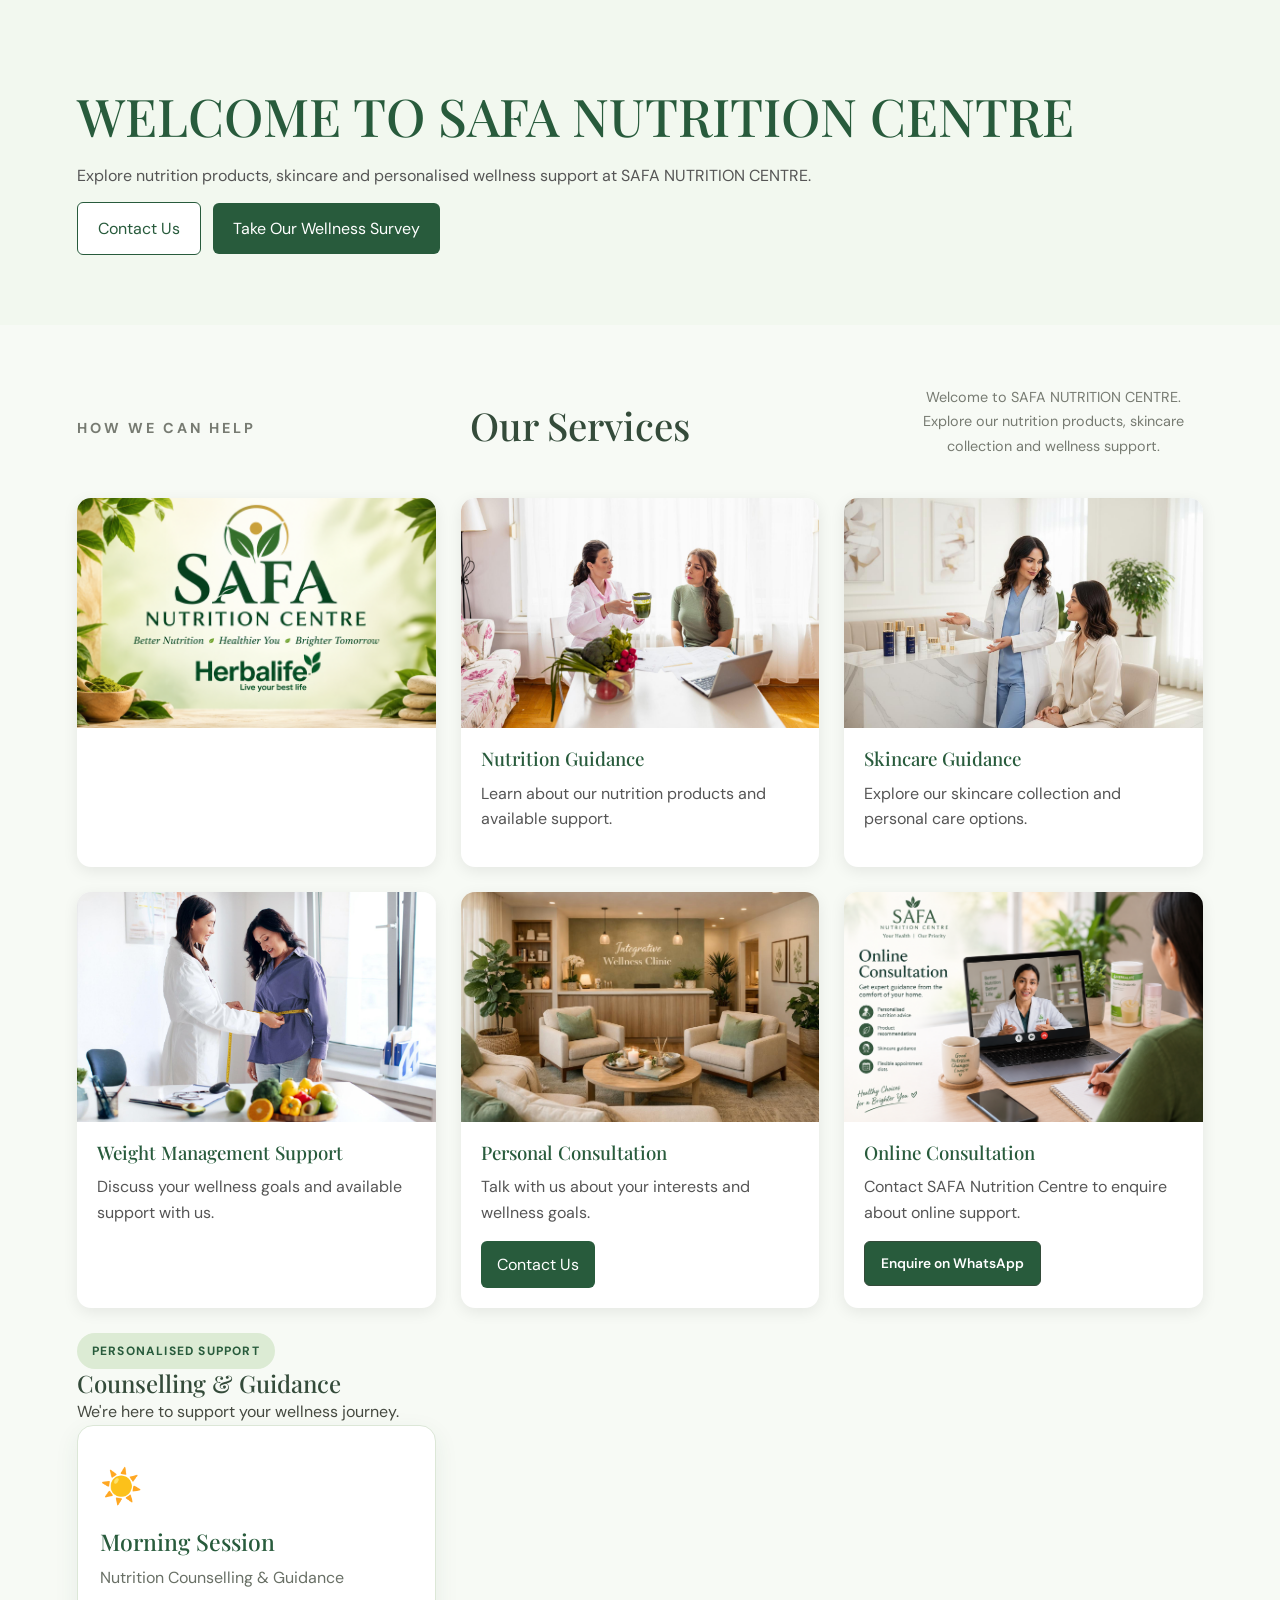
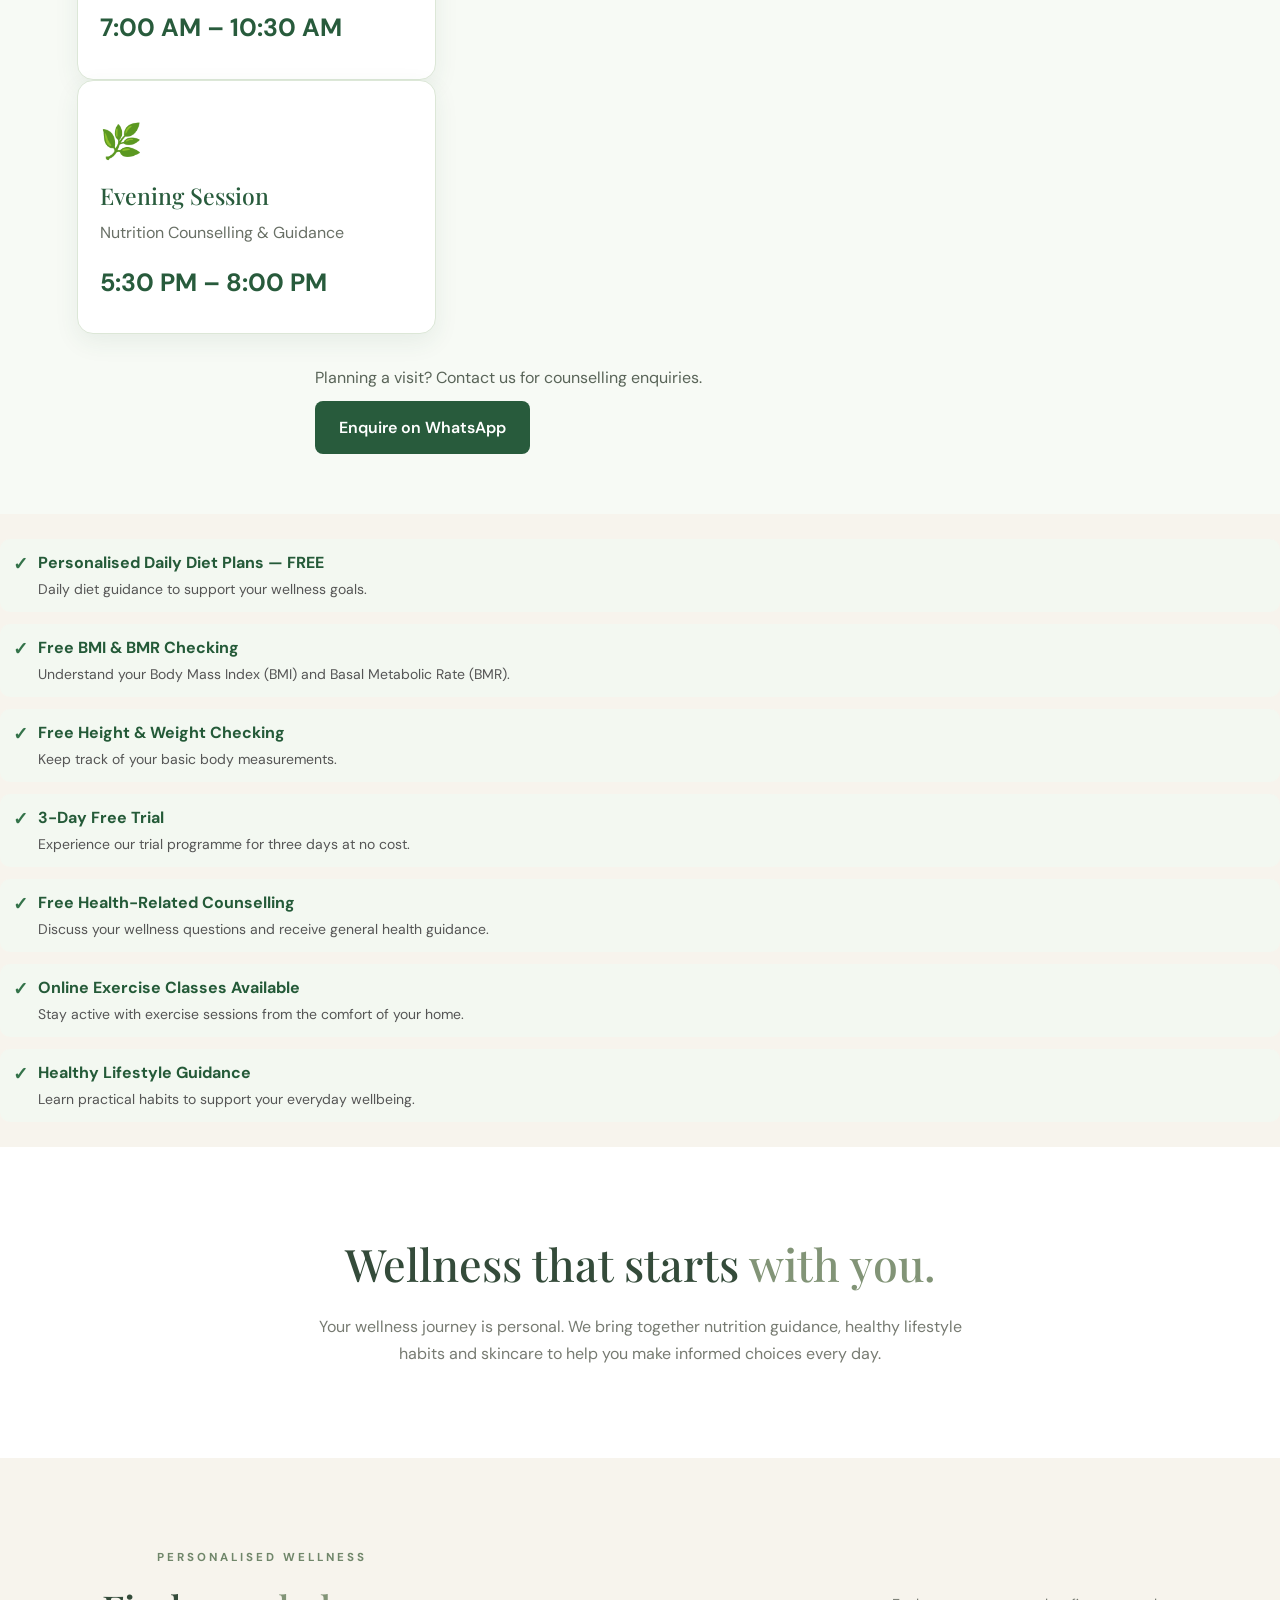
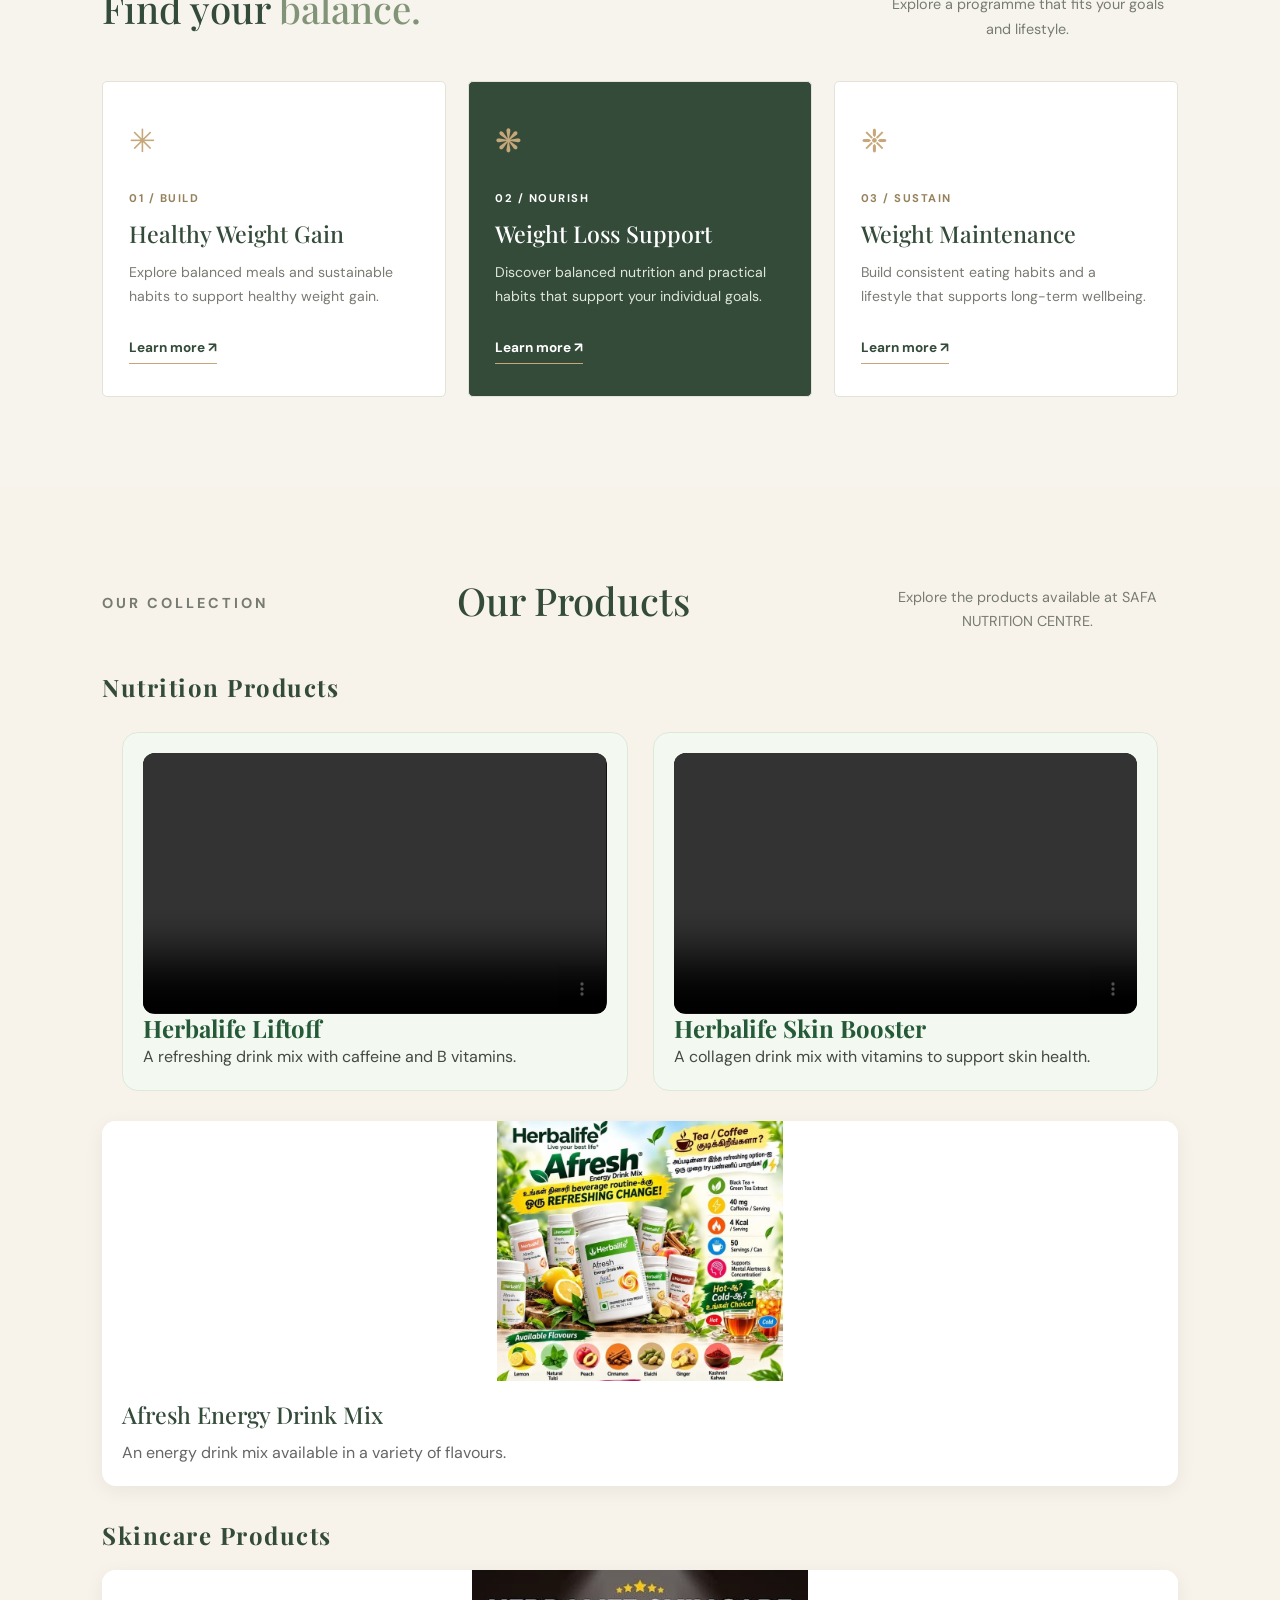
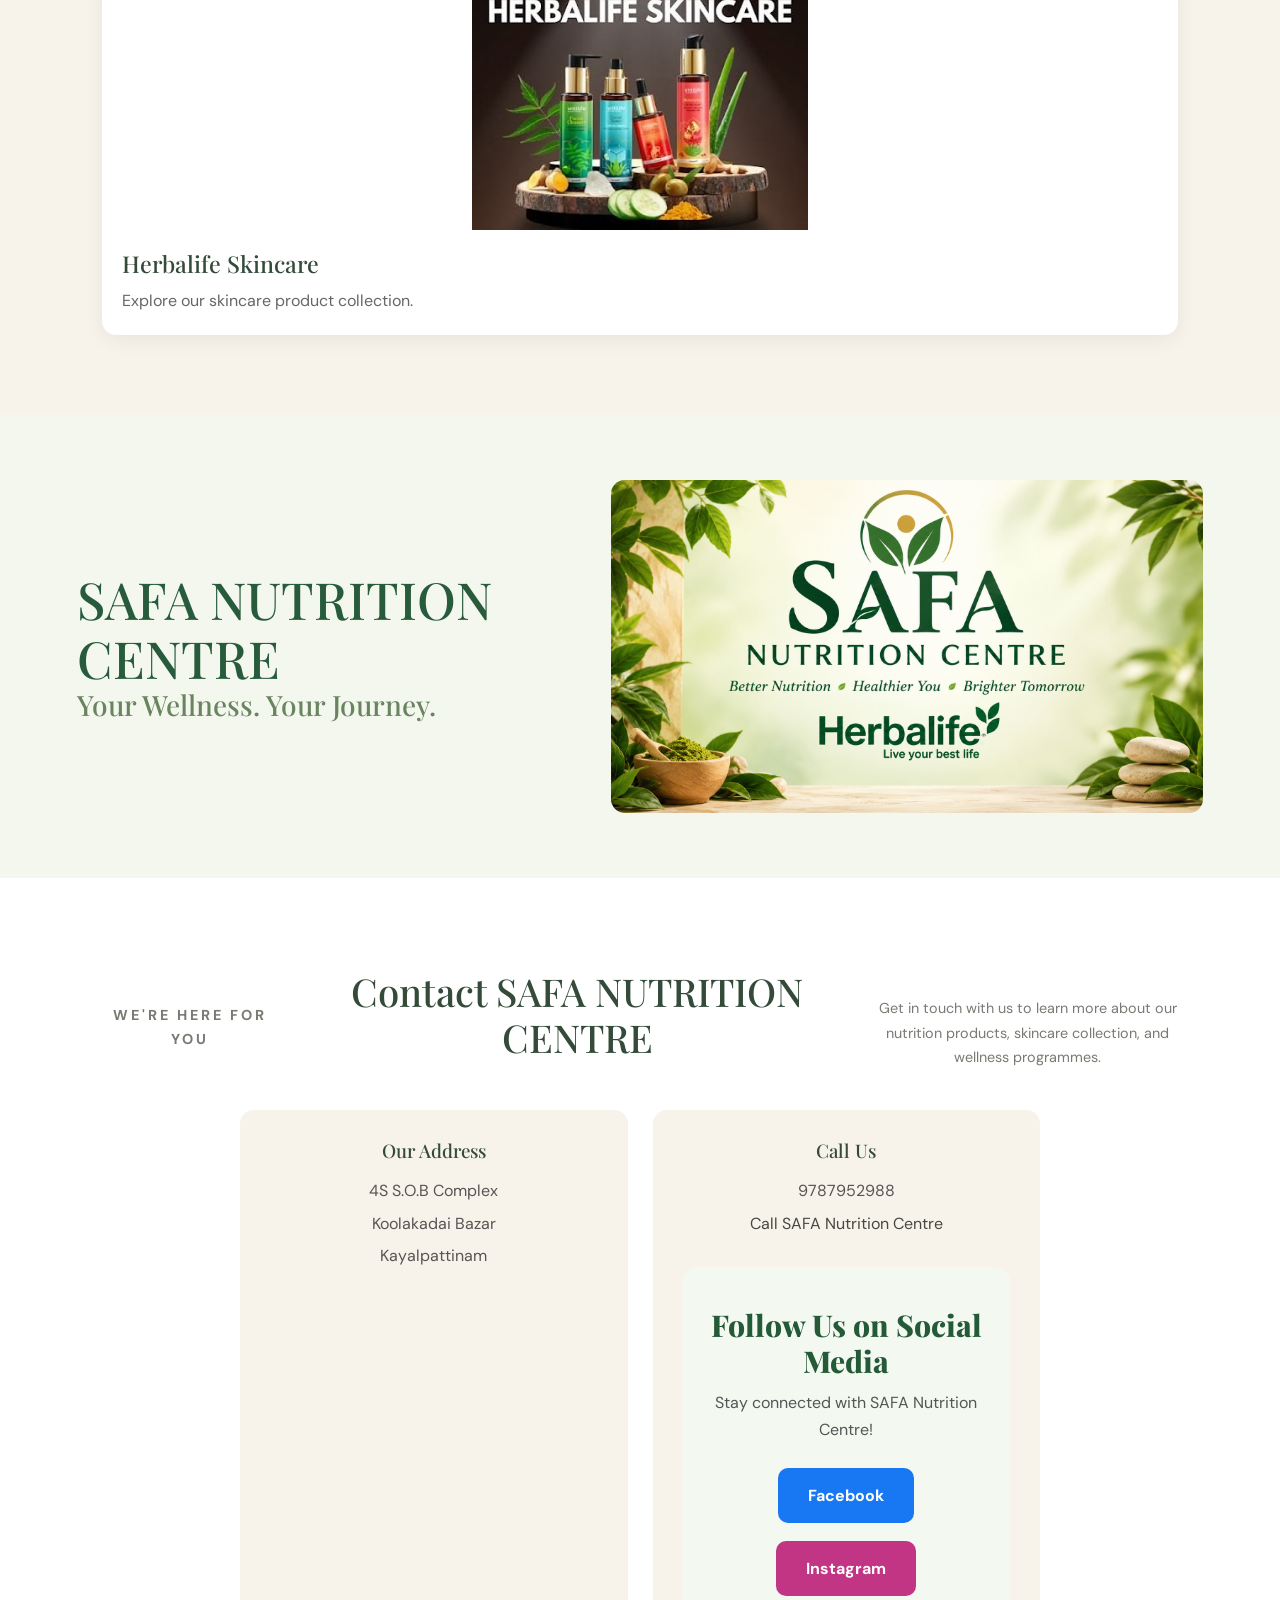
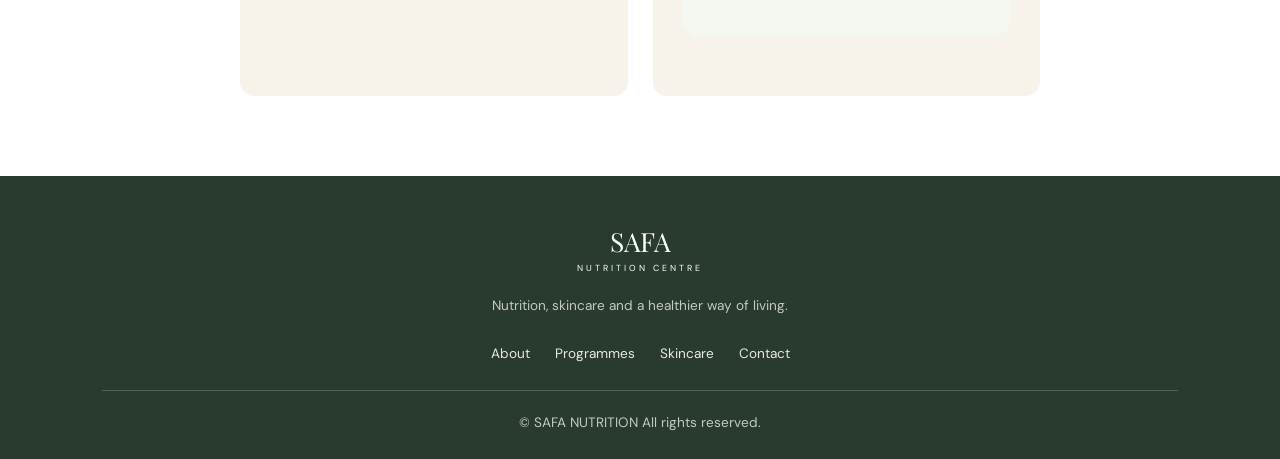
==== commit 931a304a: "Add files via upload" ====
--- a/index.html
+++ b/index.html
@@ -304,17 +304,18 @@
 <div class="videos-grid">
 
   <div class="video-card">
-    <video controls playsinline preload="metadata">
-      <source src="videos/liftoff.mp4" type="video/mp4">
-    </video>
+    <video controls width="100%">
+  <source src="videos/liftoff.mp4" type="video/mp4">
+</video>
+
     <h3>Herbalife Liftoff</h3>
     <p>A refreshing drink mix with caffeine and B vitamins.</p>
   </div>
 
   <div class="video-card">
-    <video controls playsinline preload="metadata">
-      <source src="videos/skin-booster.mp4" type="video/mp4">
-    </video>
+    <video controls width="100%">
+  <source src="videos/skin-booster.mp4" type="video/mp4">
+</video>
     <h3>Herbalife Skin Booster</h3>
     <p>A collagen drink mix with vitamins to support skin health.</p>
   </div>
@@ -398,7 +399,7 @@
     <div class="social-links">
 
         <!-- FACEBOOK LINK: Paste your Facebook URL inside href -->
-        <a href="https://www.facebook.com/share/1F5gPwuv2X/?mibextid=wwXIfr"
+        <a href=https://www.facebook.com/share/1F5gPwuv2X/?mibextid=wwXIfr
            target="_blank"
            rel="noopener noreferrer"
            class="social-btn facebook-btn">
@@ -406,7 +407,7 @@
         </a>
 
         <!-- INSTAGRAM LINK: Paste your Instagram URL inside href -->
-        <a href="https://www.instagram.com/coachfathima?dlrf=MTkxbnUyNzU0aDZ1bA=="
+        <a href=https://www.instagram.com/coachfathima?dlrf=MTkxbnUyNzU0aDZ1bA==
            target="_blank"
            rel="noopener noreferrer"
            class="social-btn instagram-btn">
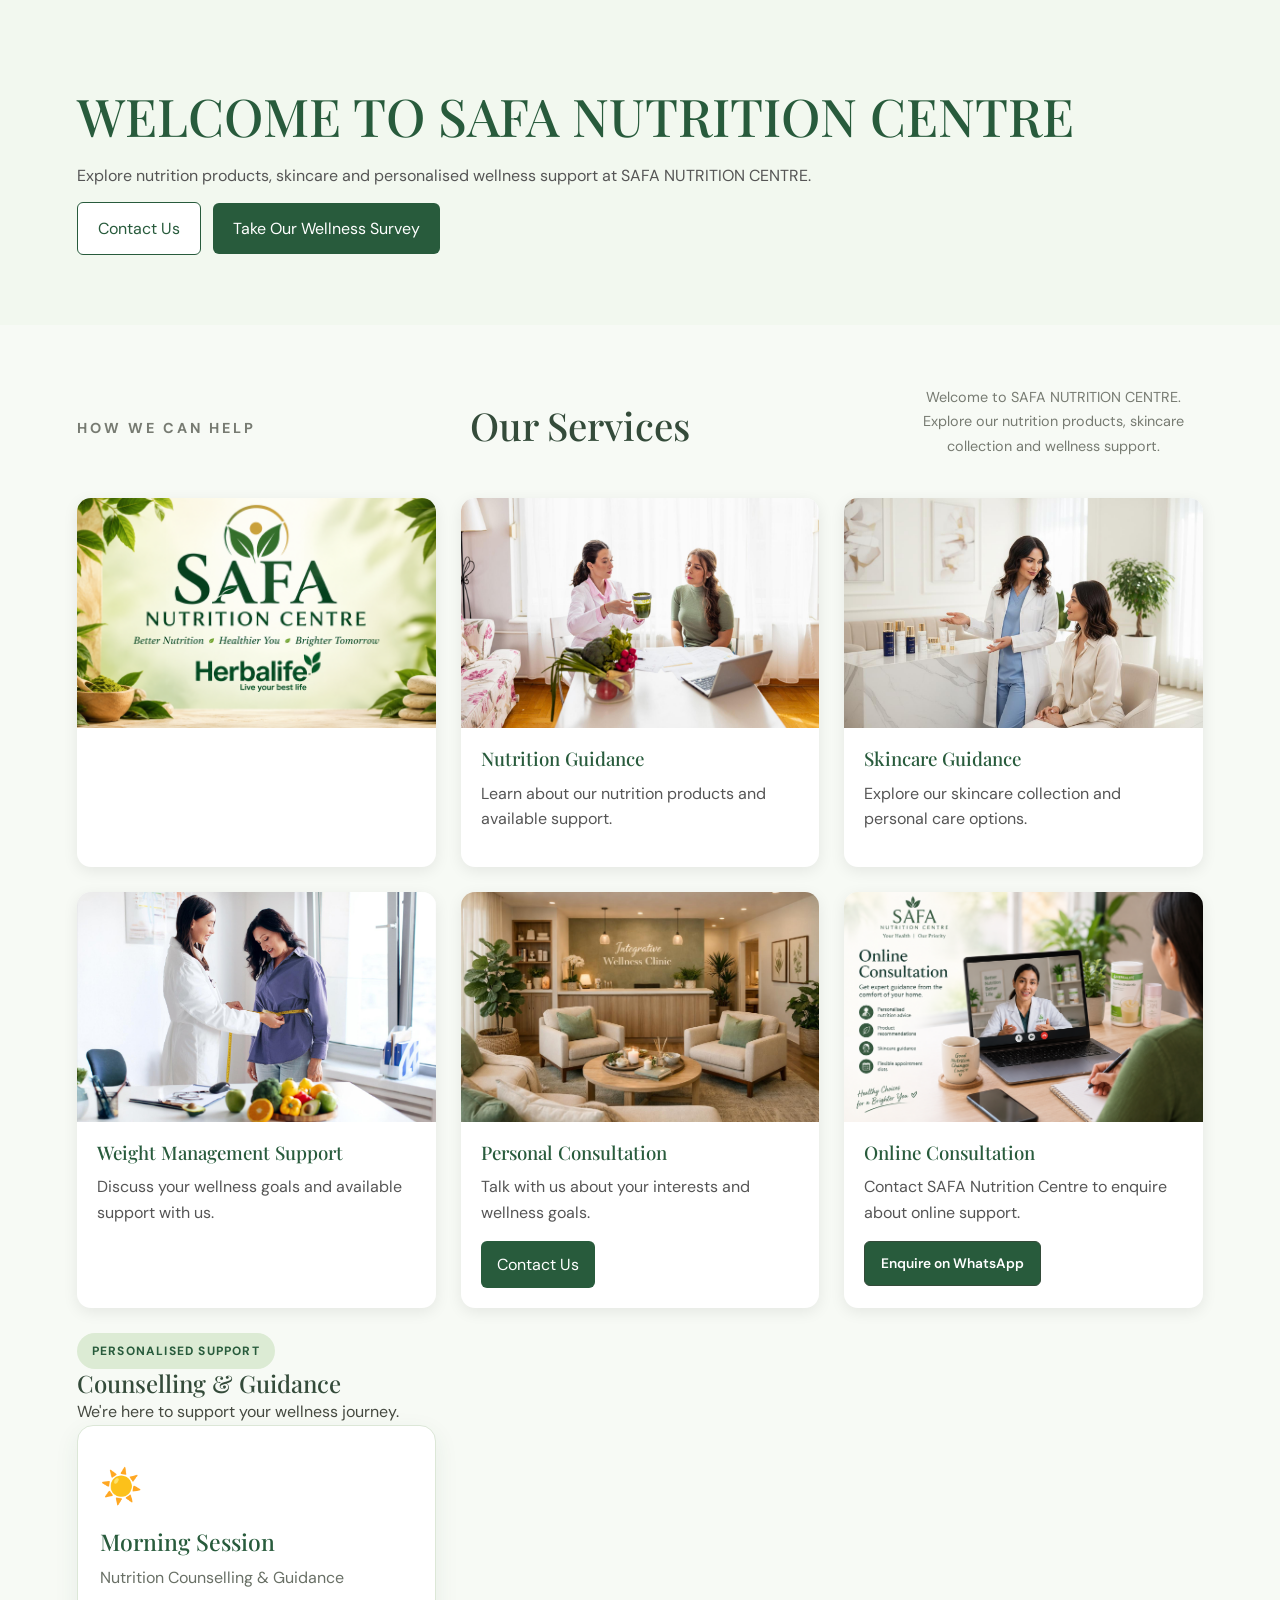
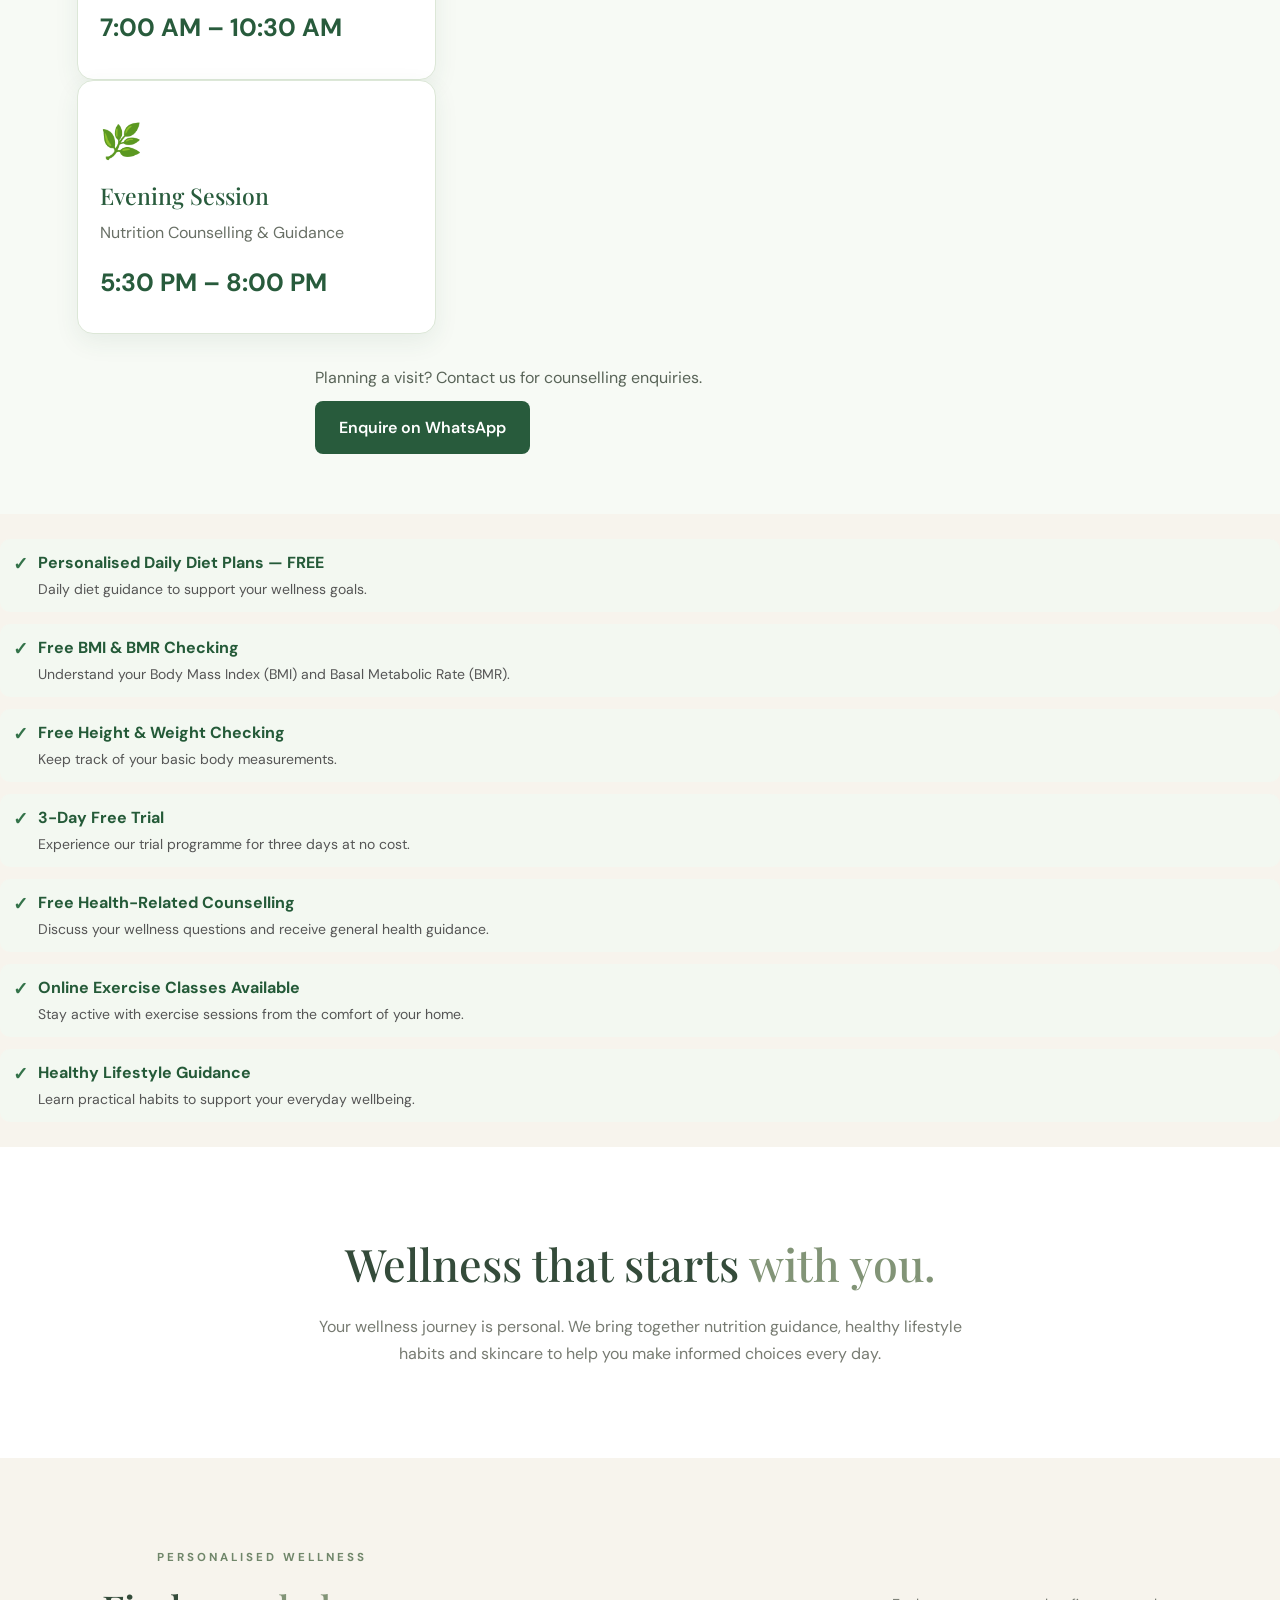
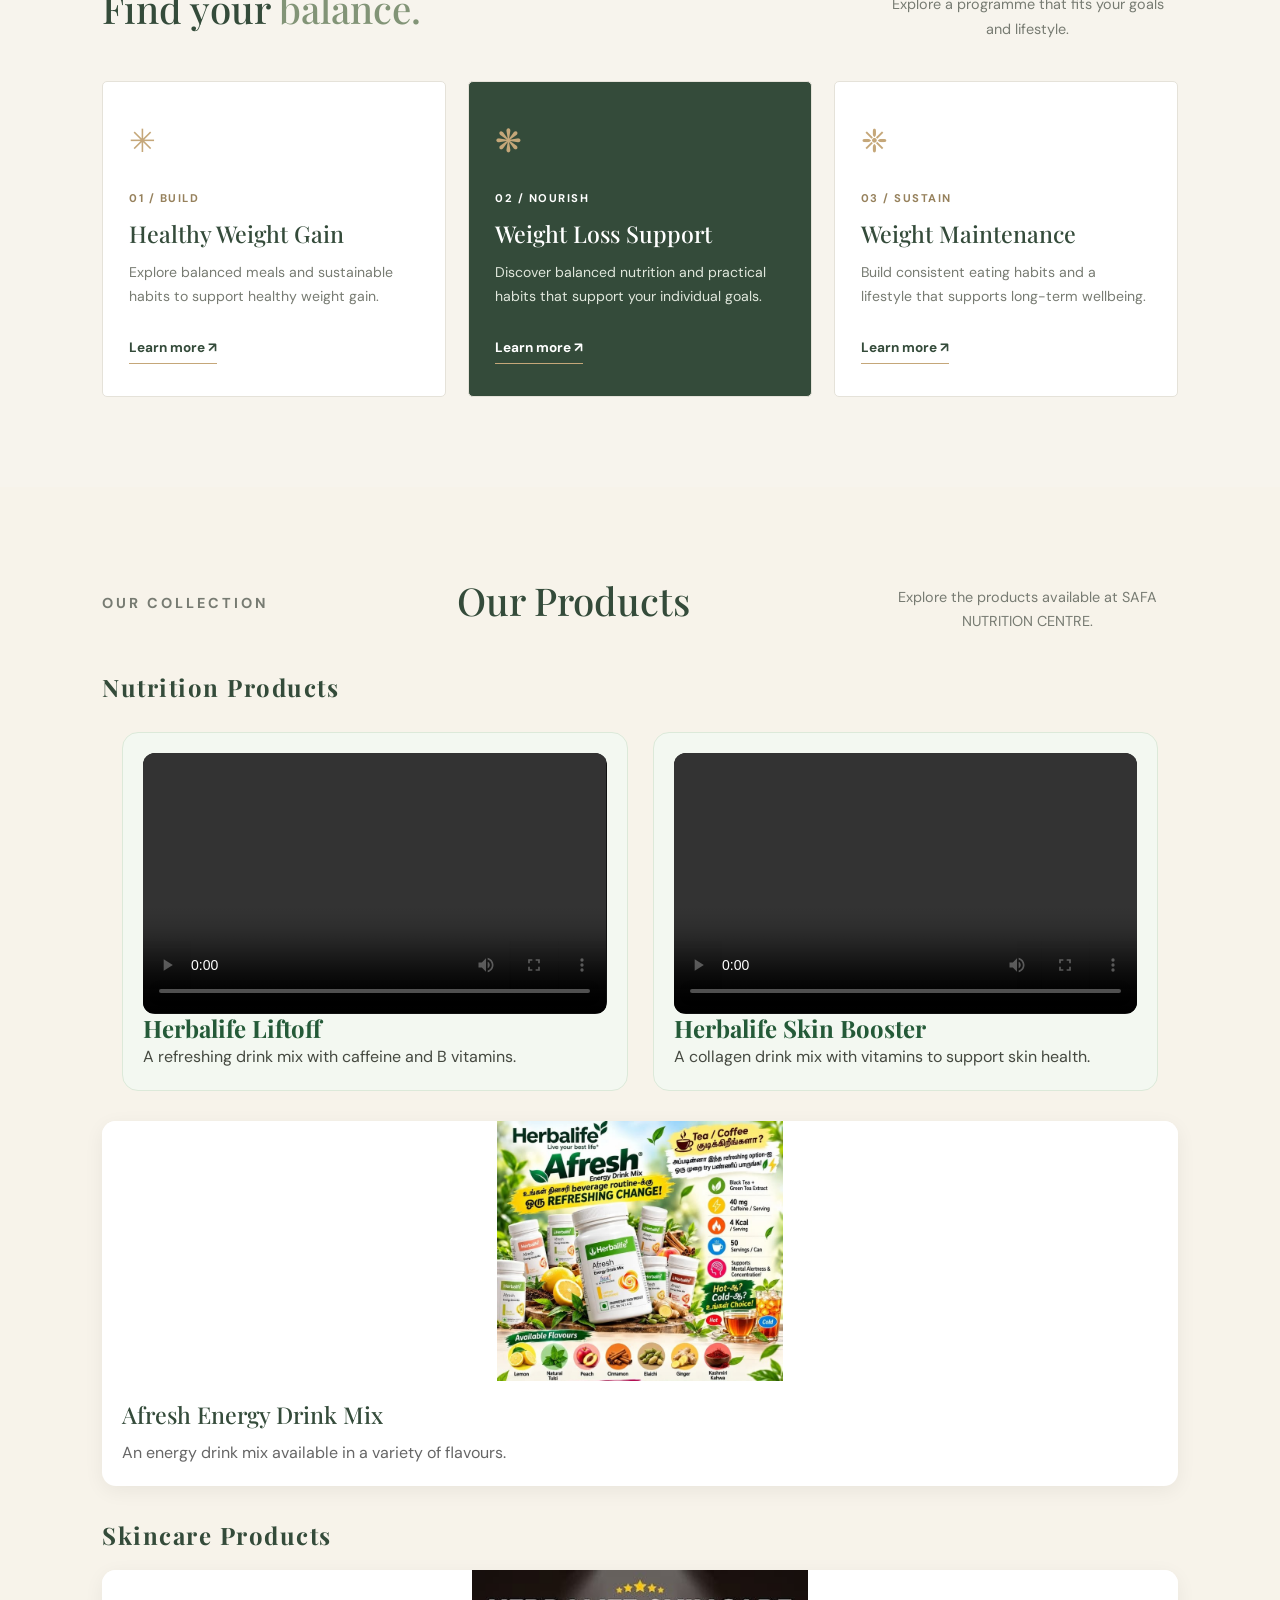
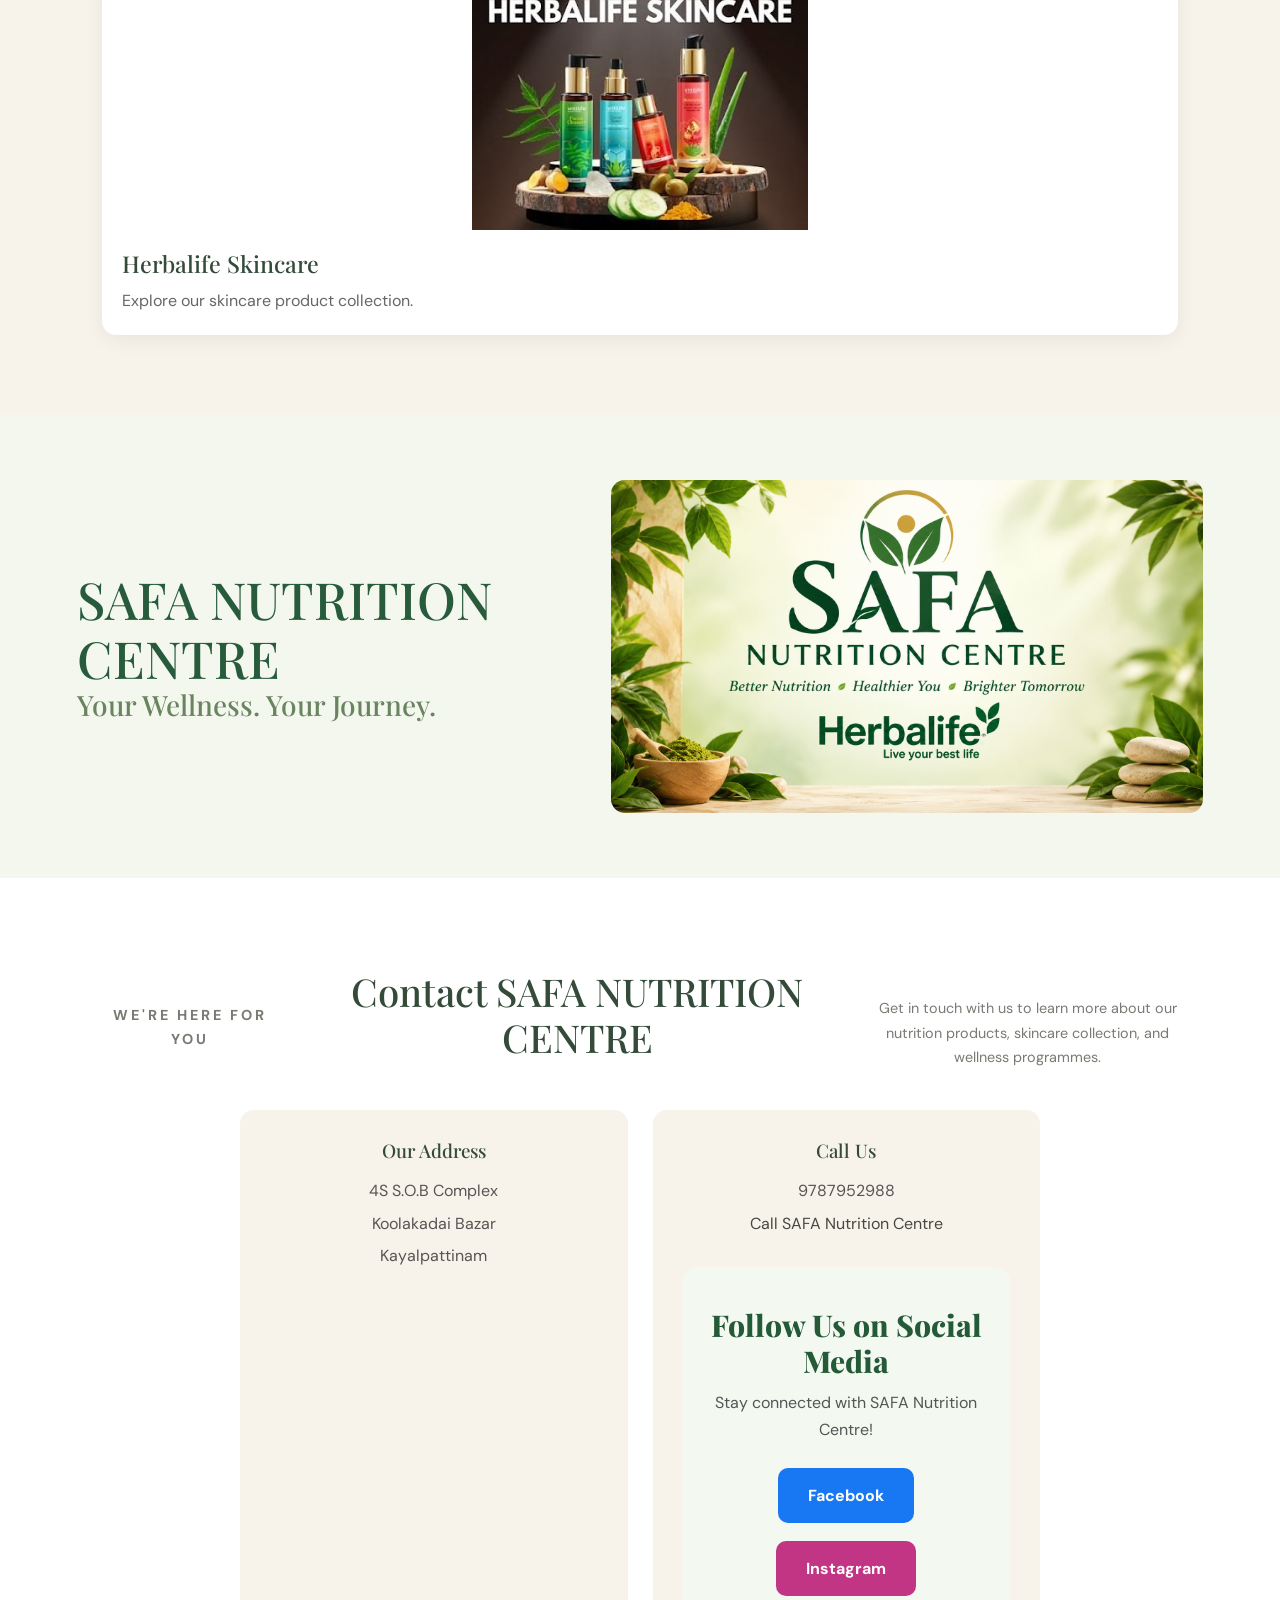
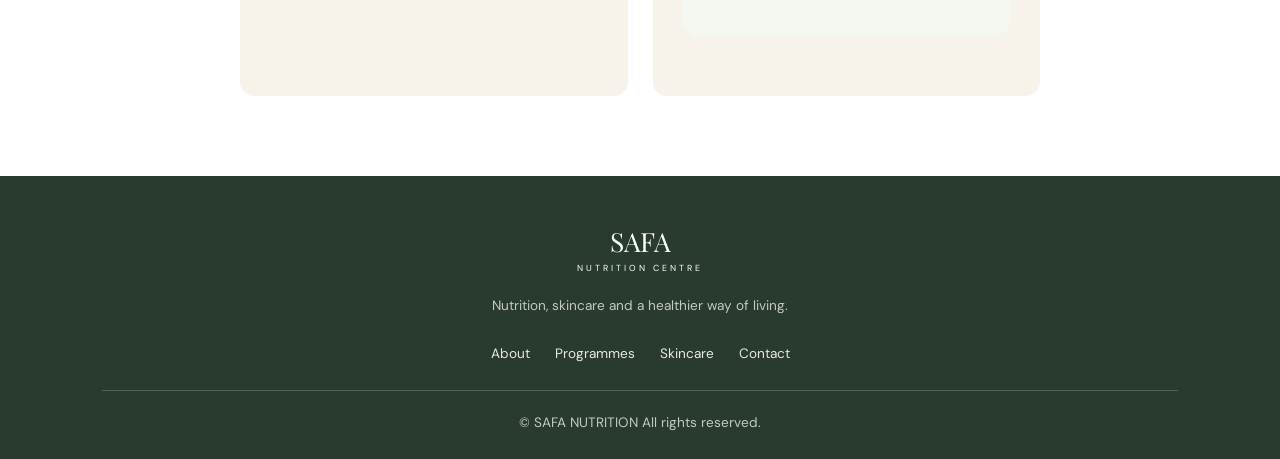
==== commit 4d2ba1db: "Add files via upload" ====
--- a/index.html
+++ b/index.html
@@ -6,6 +6,7 @@
     <meta name="viewport" content="width=device-width, initial-scale=1.0">
 
     <title>SAFA Nutrition Centre | Wellness & Skincare</title>
+    <meta name="google-site-verification" content="eLCYZFuvT0-V9zo2Or8Qp3URNwxXuKe373ojyaIGdoo" /> 
     <meta name="description" content="Discover personalised nutrition, healthy lifestyle programmes and skincare products at Nourish & Glow.">
 
     <!-- Connect our CSS file -->
@@ -15,6 +16,8 @@
     <link rel="preconnect" href="https://fonts.googleapis.com">
     <link rel="preconnect" href="https://fonts.gstatic.com" crossorigin>
     <link href="https://fonts.googleapis.com/css2?family=DM+Sans:wght@400;500;600;700&family=Playfair+Display:wght@400;500;600&display=swap" rel="stylesheet">
+
+
 </head>
 
 <body>
